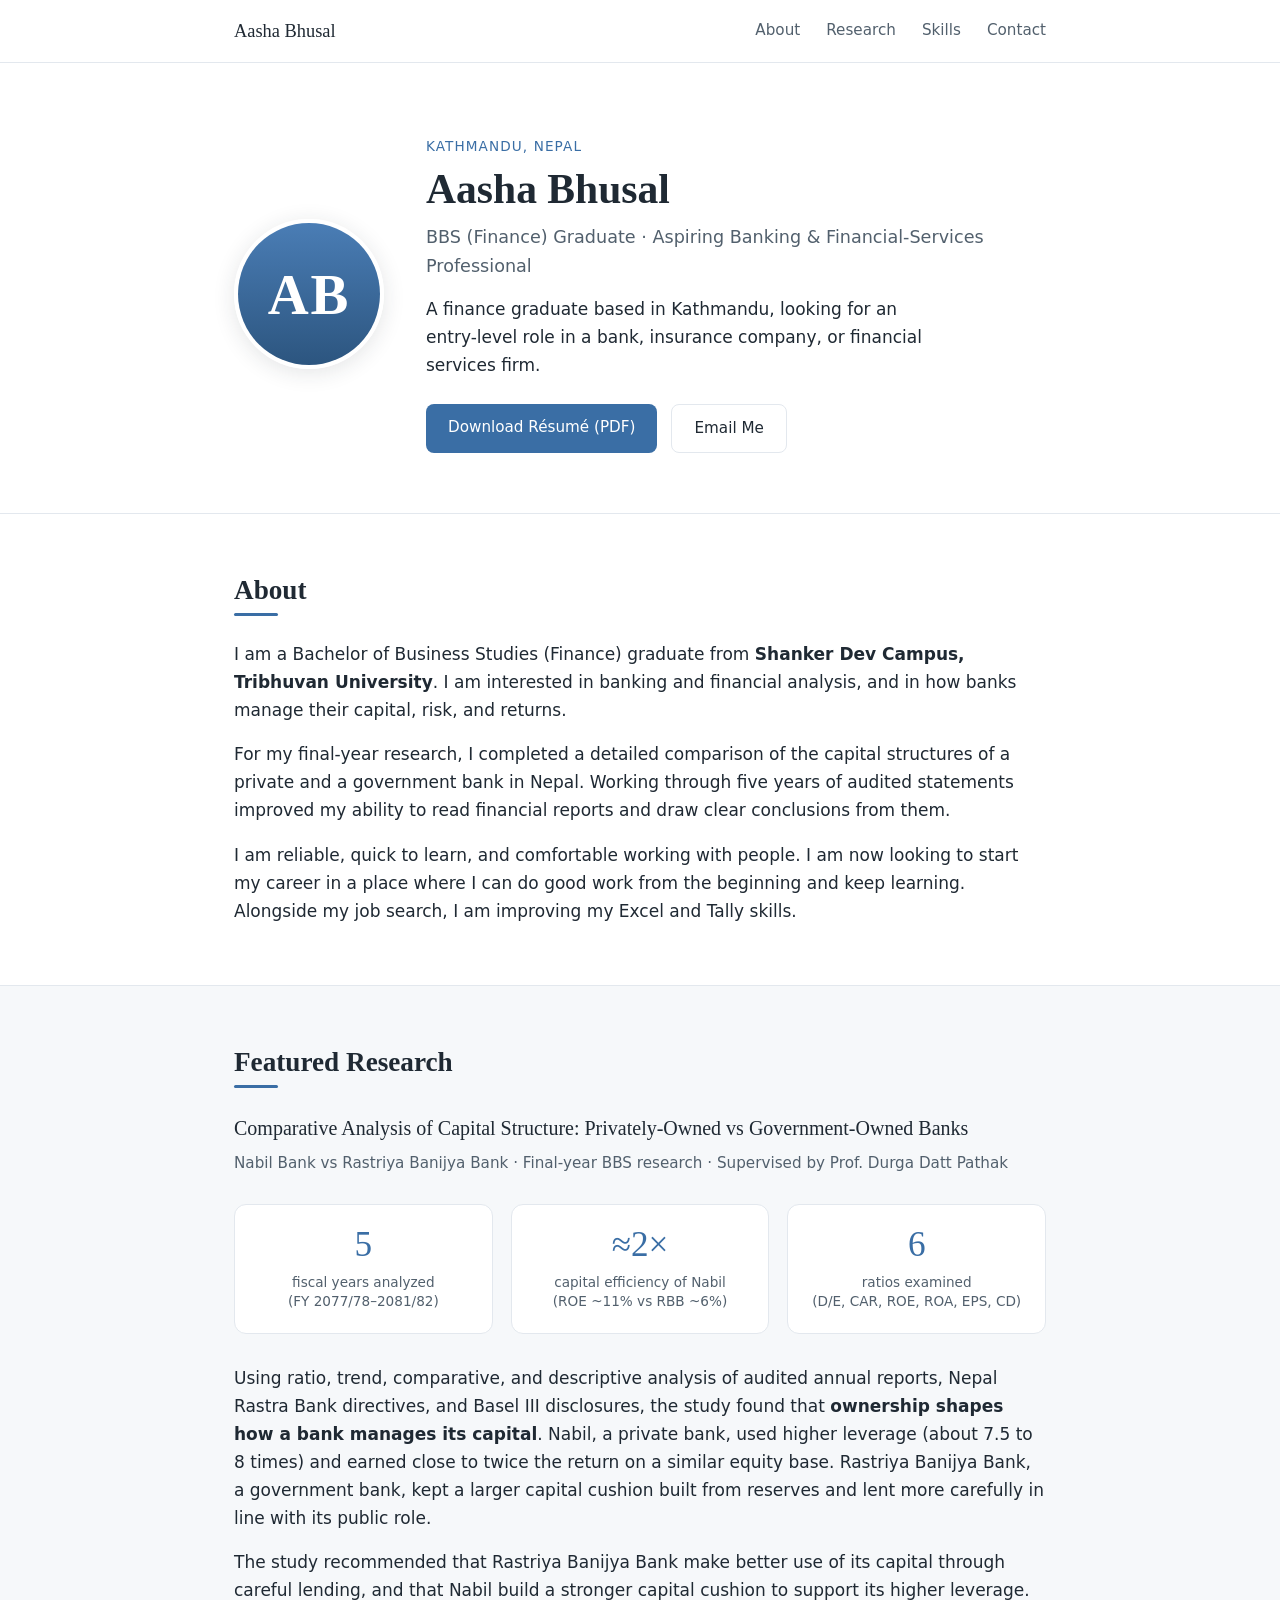
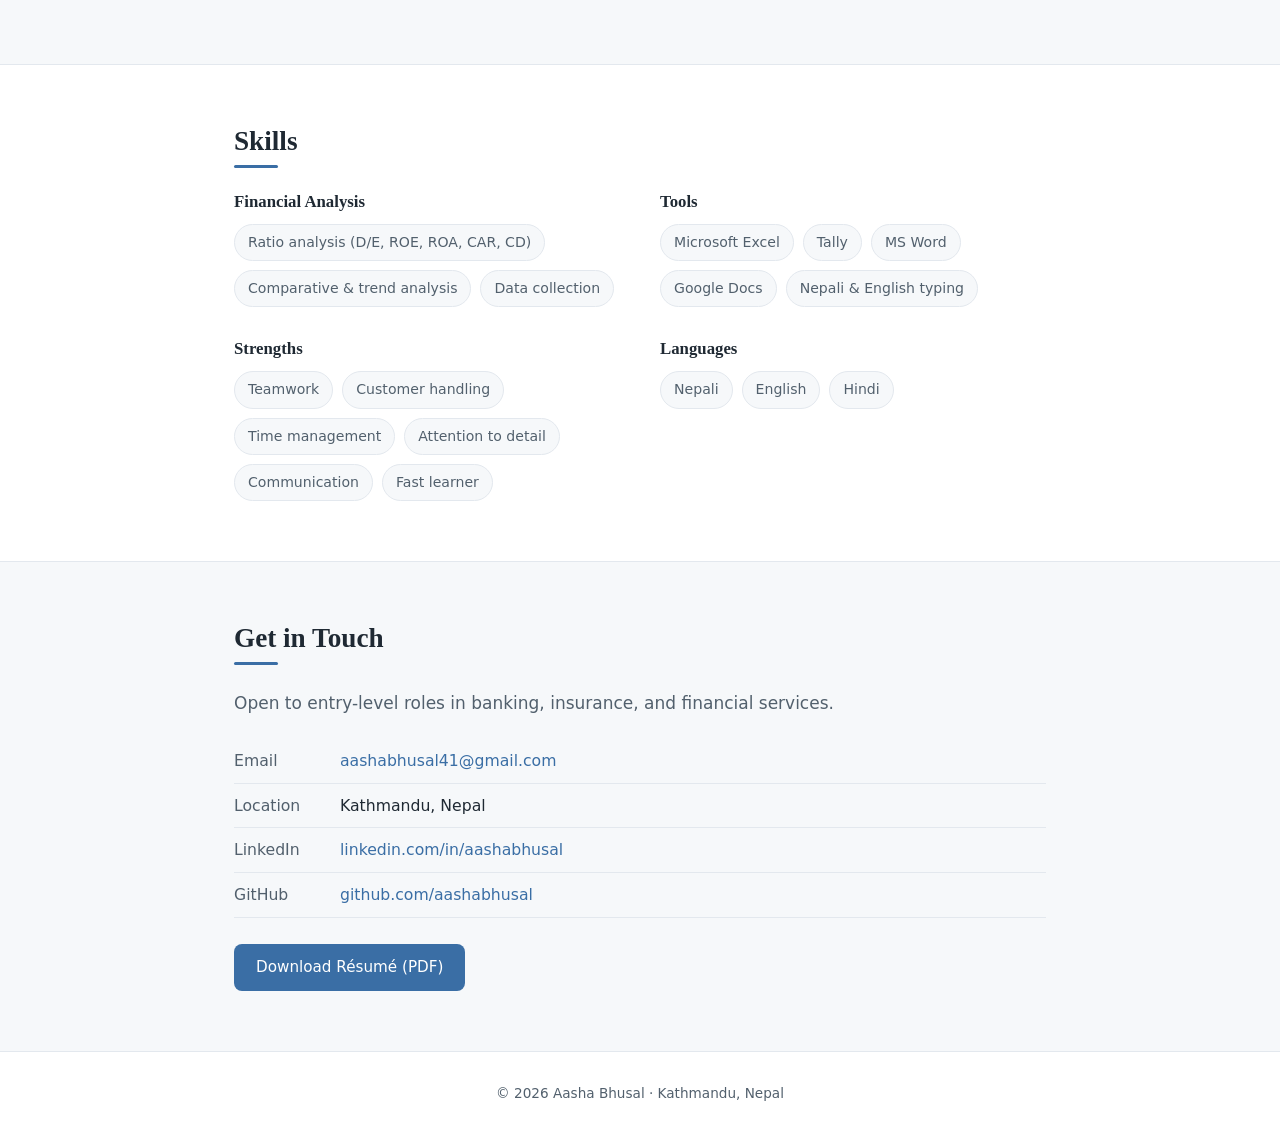
==== index.html @ f93fcacb "first" ====
<!DOCTYPE html>
<html lang="en">
<head>
  <meta charset="UTF-8">
  <meta name="viewport" content="width=device-width, initial-scale=1.0">
  <title>Aasha Bhusal | Finance Graduate</title>
  <meta name="description" content="Aasha Bhusal. BBS (Finance) graduate from Tribhuvan University. Aspiring banking and financial services professional based in Kathmandu, Nepal.">
  <link rel="stylesheet" href="style.css">
</head>
<body>

  <!-- ============ NAV ============ -->
  <header class="nav">
    <div class="container nav__inner">
      <a class="nav__brand" href="#top">Aasha Bhusal</a>
      <nav class="nav__links">
        <a href="#about">About</a>
        <a href="#research">Research</a>
        <a href="#skills">Skills</a>
        <a href="#contact">Contact</a>
      </nav>
    </div>
  </header>

  <!-- ============ HERO ============ -->
  <section id="top" class="hero">
    <div class="container hero__inner">
      <!-- Replace photo.svg with a real headshot: put photo.jpg in this folder
           and change the src below to "photo.jpg". Keep it roughly square. -->
      <img class="hero__photo" src="photo.svg" alt="Portrait of Aasha Bhusal">
      <div class="hero__text">
        <p class="hero__eyebrow">Kathmandu, Nepal</p>
        <h1 class="hero__name">Aasha Bhusal</h1>
        <p class="hero__tagline">BBS (Finance) Graduate · Aspiring Banking &amp; Financial-Services Professional</p>
        <p class="hero__intro">
          A finance graduate based in Kathmandu, looking for an entry-level role in a bank,
          insurance company, or financial services firm.
        </p>
        <div class="hero__actions">
          <a class="btn btn--primary" href="resume.pdf">Download Résumé (PDF)</a>
          <a class="btn btn--ghost" href="mailto:aashabhusal41@gmail.com">Email Me</a>
        </div>
      </div>
    </div>
  </section>

  <!-- ============ ABOUT ============ -->
  <section id="about" class="section">
    <div class="container">
      <h2 class="section__title">About</h2>
      <div class="prose">
        <p>
          I am a Bachelor of Business Studies (Finance) graduate from
          <strong>Shanker Dev Campus, Tribhuvan University</strong>. I am interested in banking and
          financial analysis, and in how banks manage their capital, risk, and returns.
        </p>
        <p>
          For my final-year research, I completed a detailed comparison of the capital structures of a
          private and a government bank in Nepal. Working through five years of audited statements
          improved my ability to read financial reports and draw clear conclusions from them.
        </p>
        <p>
          I am reliable, quick to learn, and comfortable working with people. I am now looking to start
          my career in a place where I can do good work from the beginning and keep learning. Alongside
          my job search, I am improving my Excel and Tally skills.
        </p>
      </div>
    </div>
  </section>

  <!-- ============ RESEARCH ============ -->
  <section id="research" class="section section--alt">
    <div class="container">
      <h2 class="section__title">Featured Research</h2>
      <p class="research__title">
        Comparative Analysis of Capital Structure: Privately-Owned vs Government-Owned Banks
      </p>
      <p class="research__sub">
        Nabil Bank vs Rastriya Banijya Bank · Final-year BBS research · Supervised by Prof. Durga Datt Pathak
      </p>

      <div class="stats">
        <div class="stat">
          <span class="stat__num">5</span>
          <span class="stat__label">fiscal years analyzed<br>(FY 2077/78–2081/82)</span>
        </div>
        <div class="stat">
          <span class="stat__num">≈2×</span>
          <span class="stat__label">capital efficiency of Nabil<br>(ROE ~11% vs RBB ~6%)</span>
        </div>
        <div class="stat">
          <span class="stat__num">6</span>
          <span class="stat__label">ratios examined<br>(D/E, CAR, ROE, ROA, EPS, CD)</span>
        </div>
      </div>

      <div class="prose">
        <p>
          Using ratio, trend, comparative, and descriptive analysis of audited annual reports, Nepal
          Rastra Bank directives, and Basel III disclosures, the study found that
          <strong>ownership shapes how a bank manages its capital</strong>. Nabil, a private bank, used
          higher leverage (about 7.5 to 8 times) and earned close to twice the return on a similar
          equity base. Rastriya Banijya Bank, a government bank, kept a larger capital cushion built
          from reserves and lent more carefully in line with its public role.
        </p>
        <p>
          The study recommended that Rastriya Banijya Bank make better use of its capital through
          careful lending, and that Nabil build a stronger capital cushion to support its higher
          leverage.
        </p>
      </div>
    </div>
  </section>

  <!-- ============ SKILLS ============ -->
  <section id="skills" class="section">
    <div class="container">
      <h2 class="section__title">Skills</h2>
      <div class="skills">
        <div class="skills__group">
          <h3>Financial Analysis</h3>
          <ul class="chips">
            <li>Ratio analysis (D/E, ROE, ROA, CAR, CD)</li>
            <li>Comparative &amp; trend analysis</li>
            <li>Data collection</li>
          </ul>
        </div>
        <div class="skills__group">
          <h3>Tools</h3>
          <ul class="chips">
            <li>Microsoft Excel</li>
            <li>Tally</li>
            <li>MS Word</li>
            <li>Google Docs</li>
            <li>Nepali &amp; English typing</li>
          </ul>
        </div>
        <div class="skills__group">
          <h3>Strengths</h3>
          <ul class="chips">
            <li>Teamwork</li>
            <li>Customer handling</li>
            <li>Time management</li>
            <li>Attention to detail</li>
            <li>Communication</li>
            <li>Fast learner</li>
          </ul>
        </div>
        <div class="skills__group">
          <h3>Languages</h3>
          <ul class="chips">
            <li>Nepali</li>
            <li>English</li>
            <li>Hindi</li>
          </ul>
        </div>
      </div>
    </div>
  </section>

  <!-- ============ CONTACT ============ -->
  <section id="contact" class="section section--alt">
    <div class="container contact">
      <h2 class="section__title">Get in Touch</h2>
      <p class="contact__lead">Open to entry-level roles in banking, insurance, and financial services.</p>
      <ul class="contact__list">
        <li><span>Email</span><a href="mailto:aashabhusal41@gmail.com">aashabhusal41@gmail.com</a></li>
        <li><span>Location</span><span>Kathmandu, Nepal</span></li>
        <li><span>LinkedIn</span><a href="https://linkedin.com/in/aashabhusal">linkedin.com/in/aashabhusal</a></li>
        <li><span>GitHub</span><a href="https://github.com/aashabhusal">github.com/aashabhusal</a></li>
      </ul>
      <a class="btn btn--primary" href="resume.pdf">Download Résumé (PDF)</a>
    </div>
  </section>

  <footer class="footer">
    <div class="container">
      <p>© <span id="year"></span> Aasha Bhusal · Kathmandu, Nepal</p>
    </div>
  </footer>

  <script>document.getElementById('year').textContent = new Date().getFullYear();</script>
</body>
</html>
---- style.css ----
/* Aasha Bhusal — personal site
   Palette: slate + soft blue · Type: serif headings, sans body · Light, minimal, responsive. */

:root {
  --bg:        #ffffff;
  --bg-alt:    #f6f8fa;
  --ink:       #1f2933;
  --muted:     #52606d;
  --line:      #e3e8ee;
  --accent:    #3a6ea5;
  --accent-dk: #2c557f;
  --serif: Georgia, "Times New Roman", serif;
  --sans:  system-ui, -apple-system, "Segoe UI", Roboto, Helvetica, Arial, sans-serif;
  --maxw: 860px;
}

* { box-sizing: border-box; margin: 0; padding: 0; }

html { scroll-behavior: smooth; }

body {
  font-family: var(--sans);
  color: var(--ink);
  background: var(--bg);
  line-height: 1.65;
  font-size: 17px;
  -webkit-font-smoothing: antialiased;
}

.container { width: 100%; max-width: var(--maxw); margin: 0 auto; padding: 0 24px; }

h1, h2, h3 { font-family: var(--serif); font-weight: 600; line-height: 1.2; }

a { color: var(--accent); text-decoration: none; }
a:hover { color: var(--accent-dk); text-decoration: underline; }

/* ---------- NAV ---------- */
.nav {
  position: sticky; top: 0; z-index: 10;
  background: rgba(255,255,255,0.9);
  backdrop-filter: saturate(180%) blur(8px);
  border-bottom: 1px solid var(--line);
}
.nav__inner { display: flex; align-items: center; justify-content: space-between; height: 62px; }
.nav__brand { font-family: var(--serif); font-size: 1.15rem; color: var(--ink); }
.nav__brand:hover { text-decoration: none; color: var(--accent); }
.nav__links { display: flex; gap: 26px; }
.nav__links a { color: var(--muted); font-size: 0.95rem; }
.nav__links a:hover { color: var(--accent); text-decoration: none; }

/* ---------- HERO ---------- */
.hero { padding: 72px 0 60px; border-bottom: 1px solid var(--line); }
.hero__inner { display: flex; align-items: center; gap: 42px; }
.hero__photo {
  width: 150px; height: 150px; border-radius: 50%;
  object-fit: cover; flex-shrink: 0;
  border: 4px solid var(--bg); box-shadow: 0 4px 22px rgba(31,41,51,0.12);
}
.hero__eyebrow { color: var(--accent); font-size: 0.85rem; letter-spacing: 0.08em; text-transform: uppercase; margin-bottom: 8px; }
.hero__name { font-size: 2.6rem; margin-bottom: 8px; }
.hero__tagline { font-size: 1.1rem; color: var(--muted); margin-bottom: 14px; }
.hero__intro { max-width: 46ch; color: var(--ink); margin-bottom: 24px; }
.hero__actions { display: flex; gap: 14px; flex-wrap: wrap; }

/* ---------- BUTTONS ---------- */
.btn {
  display: inline-block; padding: 11px 22px; border-radius: 8px;
  font-size: 0.95rem; font-weight: 500; transition: all 0.15s ease;
}
.btn:hover { text-decoration: none; }
.btn--primary { background: var(--accent); color: #fff; }
.btn--primary:hover { background: var(--accent-dk); color: #fff; }
.btn--ghost { border: 1px solid var(--line); color: var(--ink); }
.btn--ghost:hover { border-color: var(--accent); color: var(--accent); }

/* ---------- SECTIONS ---------- */
.section { padding: 60px 0; }
.section--alt { background: var(--bg-alt); border-top: 1px solid var(--line); border-bottom: 1px solid var(--line); }
.section__title { font-size: 1.7rem; margin-bottom: 24px; position: relative; padding-bottom: 10px; }
.section__title::after { content: ""; position: absolute; left: 0; bottom: 0; width: 44px; height: 3px; background: var(--accent); border-radius: 2px; }

.prose p { margin-bottom: 16px; color: var(--ink); }
.prose p:last-child { margin-bottom: 0; }

/* ---------- RESEARCH ---------- */
.research__title { font-family: var(--serif); font-size: 1.25rem; color: var(--ink); margin-bottom: 6px; }
.research__sub { color: var(--muted); font-size: 0.95rem; margin-bottom: 28px; }
.stats { display: flex; gap: 18px; flex-wrap: wrap; margin-bottom: 30px; }
.stat {
  flex: 1 1 180px; background: var(--bg); border: 1px solid var(--line);
  border-radius: 12px; padding: 22px 20px; text-align: center;
}
.stat__num { display: block; font-family: var(--serif); font-size: 2.2rem; color: var(--accent); line-height: 1; margin-bottom: 10px; }
.stat__label { display: block; font-size: 0.85rem; color: var(--muted); line-height: 1.4; }

/* ---------- SKILLS ---------- */
.skills { display: grid; grid-template-columns: repeat(2, 1fr); gap: 32px 40px; }
.skills__group h3 { font-size: 1.05rem; margin-bottom: 12px; color: var(--ink); }
.chips { list-style: none; display: flex; flex-wrap: wrap; gap: 9px; }
.chips li {
  background: var(--bg-alt); border: 1px solid var(--line);
  color: var(--muted); font-size: 0.88rem; padding: 6px 13px; border-radius: 20px;
}
.section--alt .chips li { background: var(--bg); }

/* ---------- CONTACT ---------- */
.contact__lead { color: var(--muted); margin-bottom: 22px; }
.contact__list { list-style: none; margin-bottom: 26px; }
.contact__list li { display: flex; gap: 16px; padding: 9px 0; border-bottom: 1px solid var(--line); font-size: 0.98rem; }
.contact__list li span:first-child { width: 90px; color: var(--muted); flex-shrink: 0; }

/* ---------- FOOTER ---------- */
.footer { padding: 30px 0; text-align: center; color: var(--muted); font-size: 0.85rem; }

/* ---------- RESPONSIVE ---------- */
@media (max-width: 620px) {
  body { font-size: 16px; }
  .nav__links { gap: 16px; }
  .nav__links a { font-size: 0.85rem; }
  .nav__brand { font-size: 1rem; }
  .hero { padding: 48px 0 40px; }
  .hero__inner { flex-direction: column; text-align: center; gap: 24px; }
  .hero__intro { margin-left: auto; margin-right: auto; }
  .hero__actions { justify-content: center; }
  .hero__name { font-size: 2.1rem; }
  .skills { grid-template-columns: 1fr; gap: 26px; }
  .chips { justify-content: flex-start; }
  .contact__list li { flex-direction: column; gap: 2px; }
  .contact__list li span:first-child { width: auto; }
}

@media (max-width: 380px) {
  .nav__links { display: none; }  /* keep tiny screens clean; brand still links home */
}
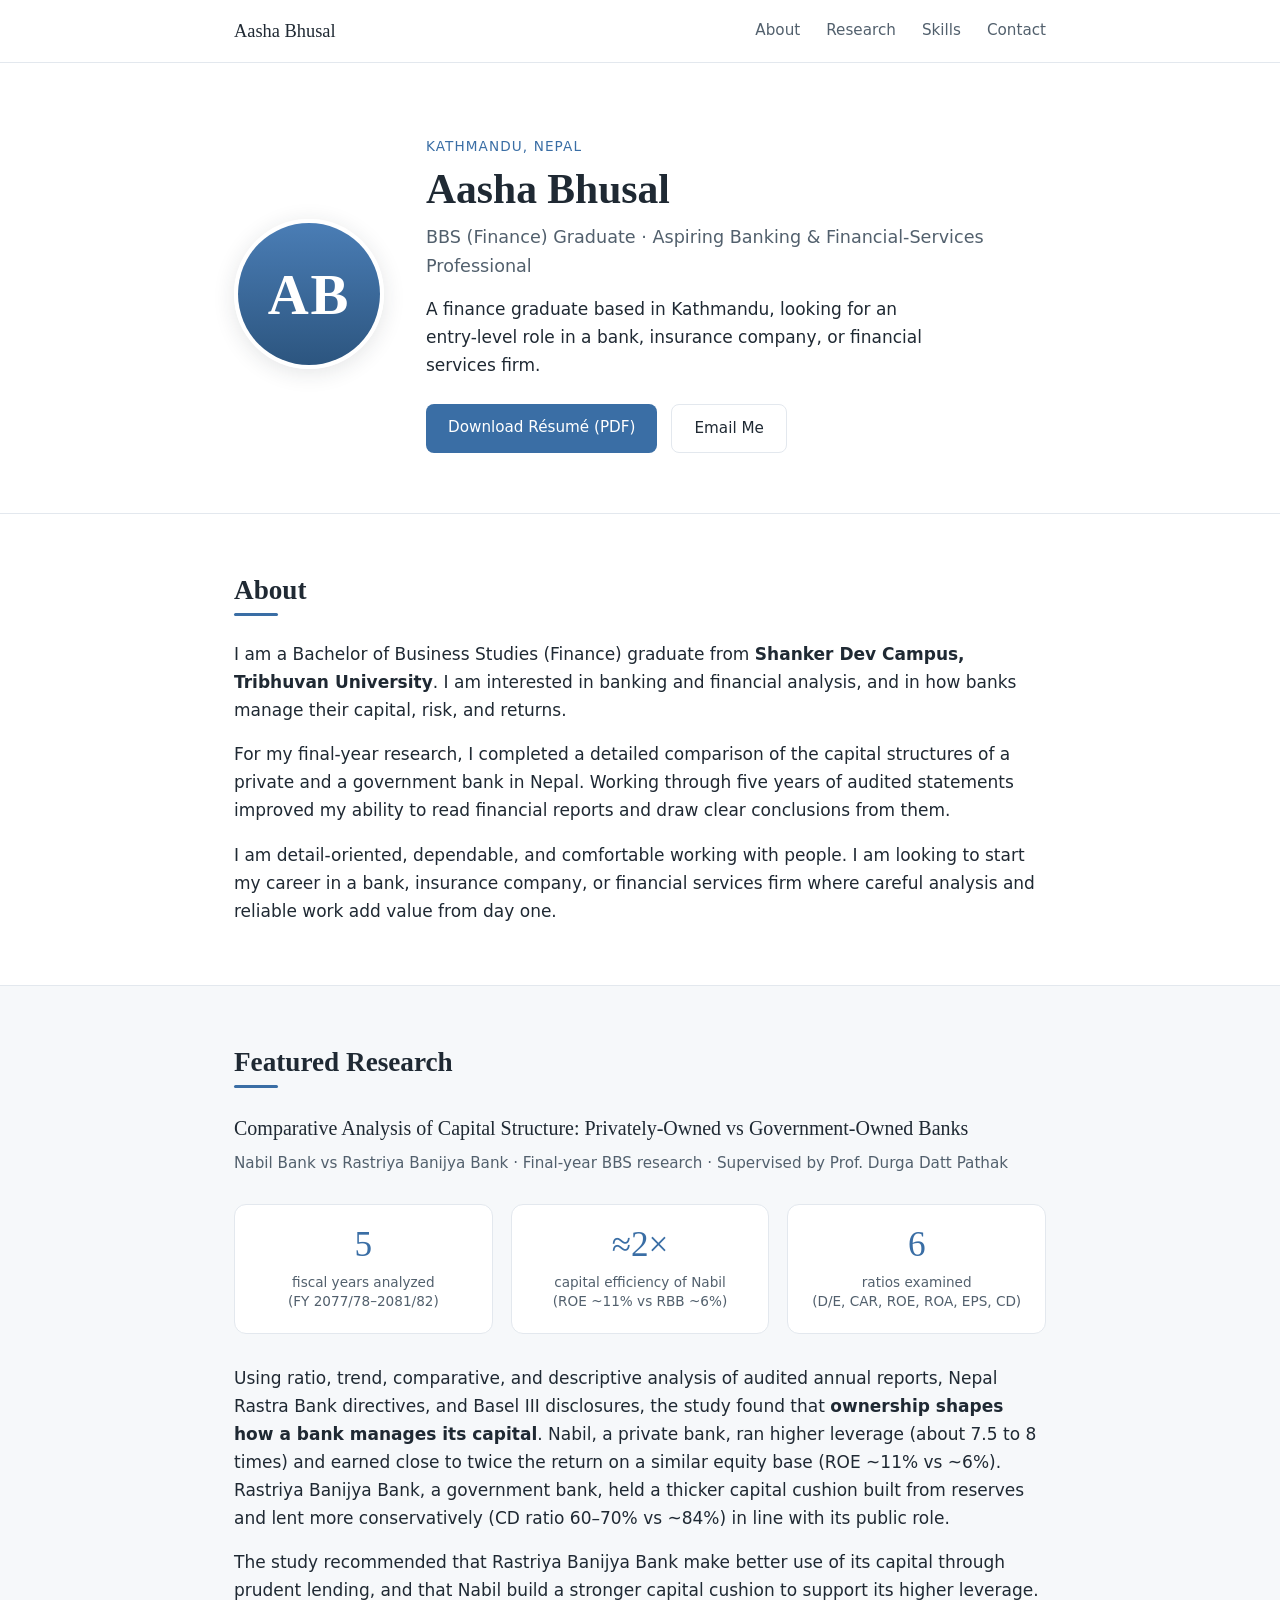
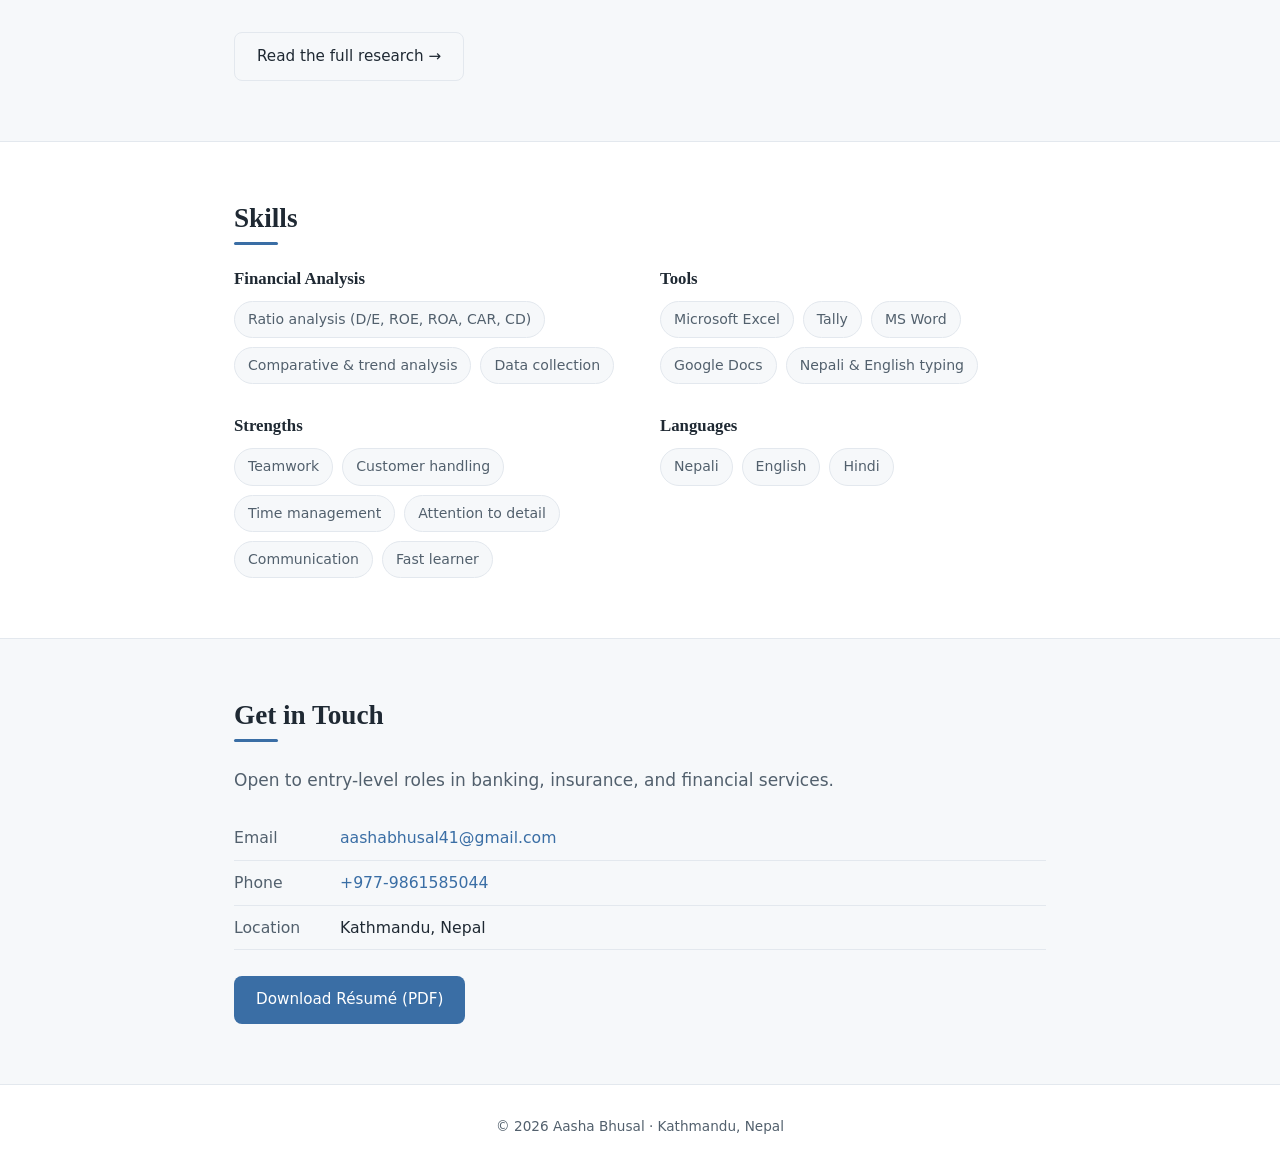
==== commit 88dc03a6: "updated research" ====
--- a/index.html
+++ b/index.html
@@ -5,6 +5,10 @@
   <meta name="viewport" content="width=device-width, initial-scale=1.0">
   <title>Aasha Bhusal | Finance Graduate</title>
   <meta name="description" content="Aasha Bhusal. BBS (Finance) graduate from Tribhuvan University. Aspiring banking and financial services professional based in Kathmandu, Nepal.">
+  <meta property="og:type" content="website">
+  <meta property="og:title" content="Aasha Bhusal | BBS (Finance) Graduate">
+  <meta property="og:description" content="Finance graduate based in Kathmandu, Nepal. Featured research: a five-year comparative study of bank capital structures (Nabil vs Rastriya Banijya Bank).">
+  <link rel="icon" href="data:image/svg+xml,<svg xmlns='http://www.w3.org/2000/svg' viewBox='0 0 100 100'><text y='.9em' font-size='90'>📊</text></svg>">
   <link rel="stylesheet" href="style.css">
 </head>
 <body>
@@ -60,9 +64,9 @@
           improved my ability to read financial reports and draw clear conclusions from them.
         </p>
         <p>
-          I am reliable, quick to learn, and comfortable working with people. I am now looking to start
-          my career in a place where I can do good work from the beginning and keep learning. Alongside
-          my job search, I am improving my Excel and Tally skills.
+          I am detail-oriented, dependable, and comfortable working with people. I am looking to start my
+          career in a bank, insurance company, or financial services firm where careful analysis and
+          reliable work add value from day one.
         </p>
       </div>
     </div>
@@ -98,17 +102,22 @@
         <p>
           Using ratio, trend, comparative, and descriptive analysis of audited annual reports, Nepal
           Rastra Bank directives, and Basel III disclosures, the study found that
-          <strong>ownership shapes how a bank manages its capital</strong>. Nabil, a private bank, used
+          <strong>ownership shapes how a bank manages its capital</strong>. Nabil, a private bank, ran
           higher leverage (about 7.5 to 8 times) and earned close to twice the return on a similar
-          equity base. Rastriya Banijya Bank, a government bank, kept a larger capital cushion built
-          from reserves and lent more carefully in line with its public role.
+          equity base (ROE ~11% vs ~6%). Rastriya Banijya Bank, a government bank, held a thicker capital
+          cushion built from reserves and lent more conservatively (CD ratio 60–70% vs ~84%) in line with
+          its public role.
         </p>
         <p>
           The study recommended that Rastriya Banijya Bank make better use of its capital through
-          careful lending, and that Nabil build a stronger capital cushion to support its higher
+          prudent lending, and that Nabil build a stronger capital cushion to support its higher
           leverage.
         </p>
       </div>
+
+      <p class="research__more">
+        <a class="btn btn--ghost" href="research.html">Read the full research →</a>
+      </p>
     </div>
   </section>
 
@@ -165,9 +174,11 @@
       <p class="contact__lead">Open to entry-level roles in banking, insurance, and financial services.</p>
       <ul class="contact__list">
         <li><span>Email</span><a href="mailto:aashabhusal41@gmail.com">aashabhusal41@gmail.com</a></li>
+        <li><span>Phone</span><a href="tel:+9779861585044">+977-9861585044</a></li>
         <li><span>Location</span><span>Kathmandu, Nepal</span></li>
-        <li><span>LinkedIn</span><a href="https://linkedin.com/in/aashabhusal">linkedin.com/in/aashabhusal</a></li>
-        <li><span>GitHub</span><a href="https://github.com/aashabhusal">github.com/aashabhusal</a></li>
+        <!-- Add LinkedIn / GitHub here once the accounts exist, e.g.:
+        <li><span>LinkedIn</span><a href="https://linkedin.com/in/USERNAME">linkedin.com/in/USERNAME</a></li>
+        -->
       </ul>
       <a class="btn btn--primary" href="resume.pdf">Download Résumé (PDF)</a>
     </div>
--- a/style.css
+++ b/style.css
@@ -93,6 +93,43 @@
 .stat__num { display: block; font-family: var(--serif); font-size: 2.2rem; color: var(--accent); line-height: 1; margin-bottom: 10px; }
 .stat__label { display: block; font-size: 0.85rem; color: var(--muted); line-height: 1.4; }
 
+.research__more { margin-top: 28px; display: flex; gap: 14px; flex-wrap: wrap; }
+
+/* ---------- RESEARCH DETAIL PAGE ---------- */
+.report { padding: 56px 0 20px; }
+.report__eyebrow { color: var(--accent); font-size: 0.85rem; letter-spacing: 0.08em; text-transform: uppercase; margin-bottom: 10px; }
+.report__title { font-family: var(--serif); font-size: 2rem; line-height: 1.25; margin-bottom: 12px; }
+.report__meta { color: var(--muted); font-size: 0.95rem; line-height: 1.7; }
+.report__meta strong { color: var(--ink); font-weight: 600; }
+
+.back-link { display: inline-block; margin-bottom: 8px; font-size: 0.9rem; }
+
+.report-section { padding: 30px 0; border-top: 1px solid var(--line); }
+.report-section:first-of-type { border-top: none; }
+.report-section h2 { font-size: 1.4rem; margin-bottom: 14px; }
+.report-section h3 { font-size: 1.05rem; margin: 18px 0 8px; color: var(--ink); }
+.report-section p { color: var(--ink); margin-bottom: 14px; }
+.report-section p:last-child { margin-bottom: 0; }
+.report-section ul { margin: 0 0 14px 20px; }
+.report-section li { margin-bottom: 7px; }
+
+/* comparison table */
+.table-wrap { overflow-x: auto; margin: 6px 0 18px; }
+.data-table { width: 100%; border-collapse: collapse; font-size: 0.92rem; min-width: 480px; }
+.data-table th, .data-table td { padding: 10px 14px; text-align: left; border-bottom: 1px solid var(--line); }
+.data-table thead th { font-family: var(--sans); font-size: 0.8rem; text-transform: uppercase; letter-spacing: 0.04em; color: var(--muted); font-weight: 600; }
+.data-table tbody th { font-weight: 600; color: var(--ink); }
+.data-table td { color: var(--muted); }
+.data-table tr:last-child td, .data-table tr:last-child th { border-bottom: none; }
+.data-table .col-nabil { color: var(--accent-dk); font-weight: 500; }
+
+/* callout */
+.callout { background: var(--bg-alt); border-left: 3px solid var(--accent); border-radius: 8px; padding: 16px 20px; margin: 4px 0 16px; }
+.callout p { margin: 0; color: var(--ink); }
+.callout strong { color: var(--accent-dk); }
+
+.limitations { color: var(--muted); font-size: 0.95rem; }
+
 /* ---------- SKILLS ---------- */
 .skills { display: grid; grid-template-columns: repeat(2, 1fr); gap: 32px 40px; }
 .skills__group h3 { font-size: 1.05rem; margin-bottom: 12px; color: var(--ink); }
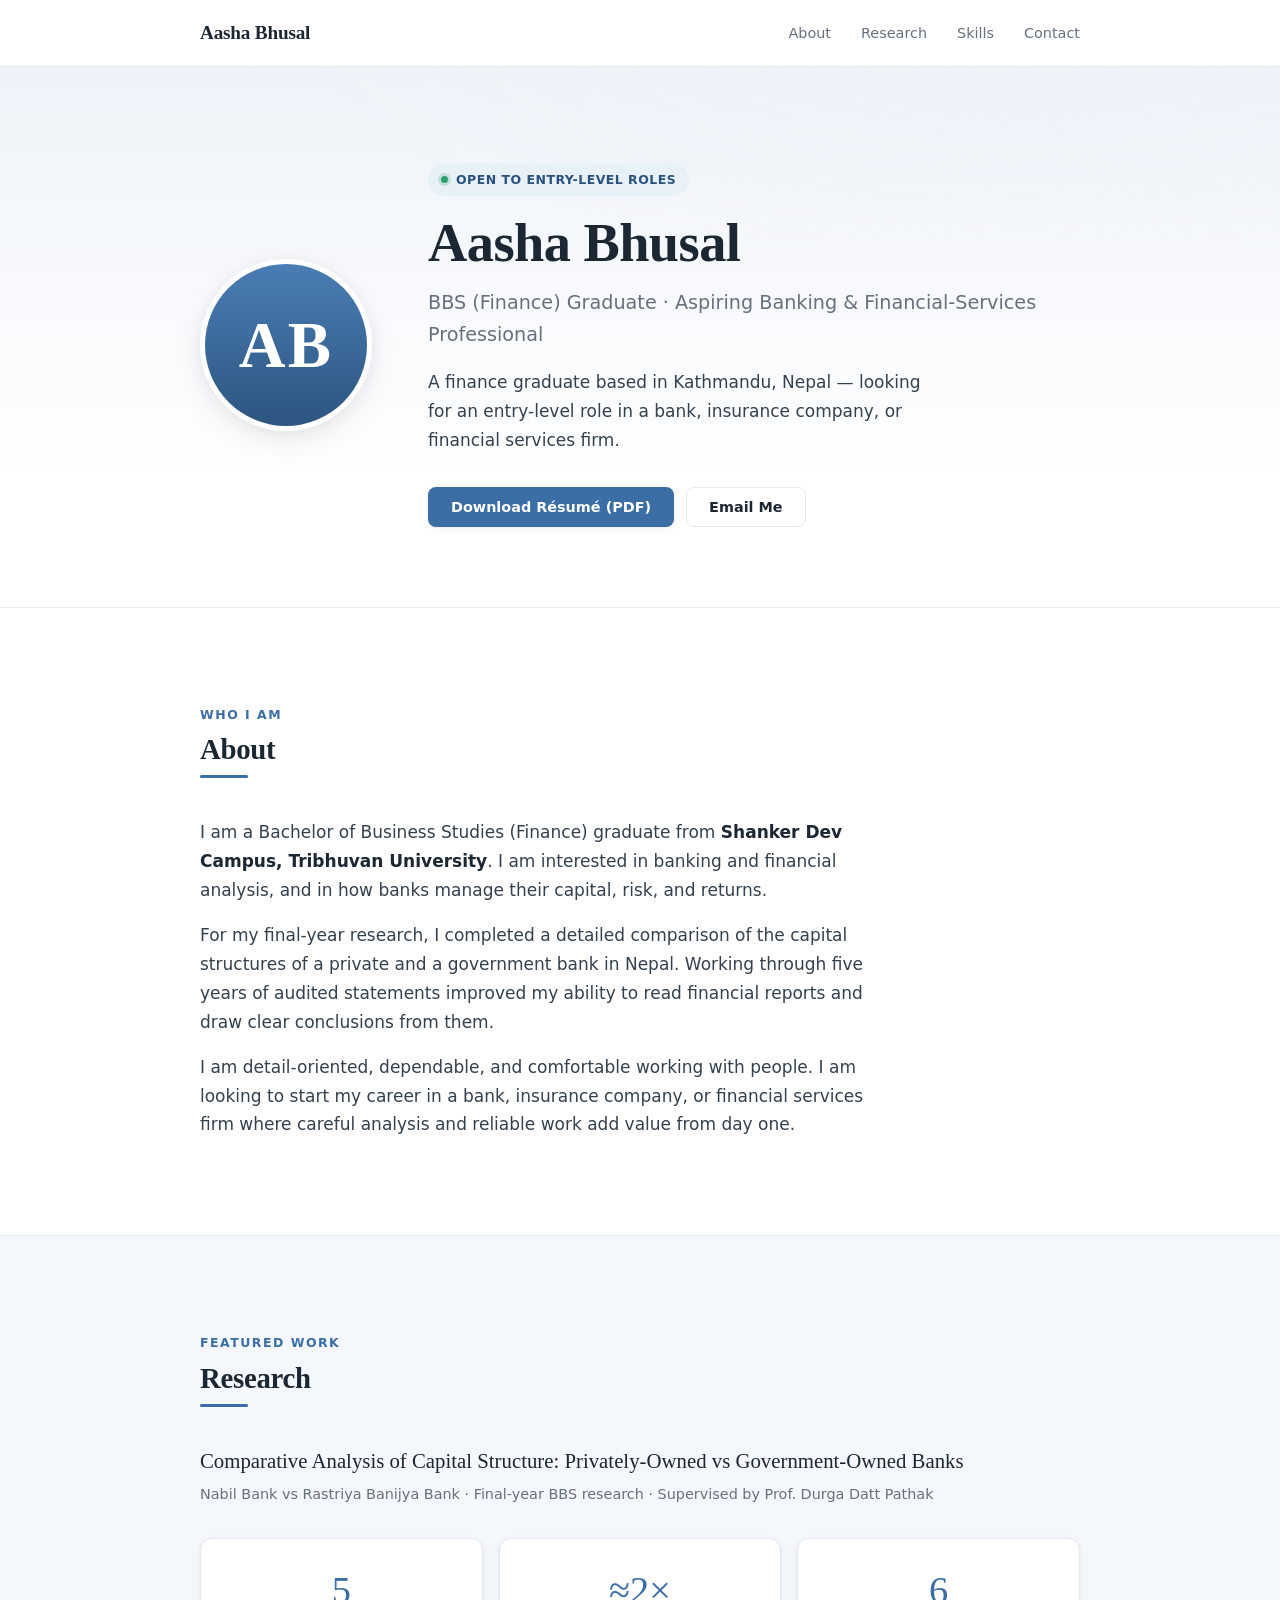
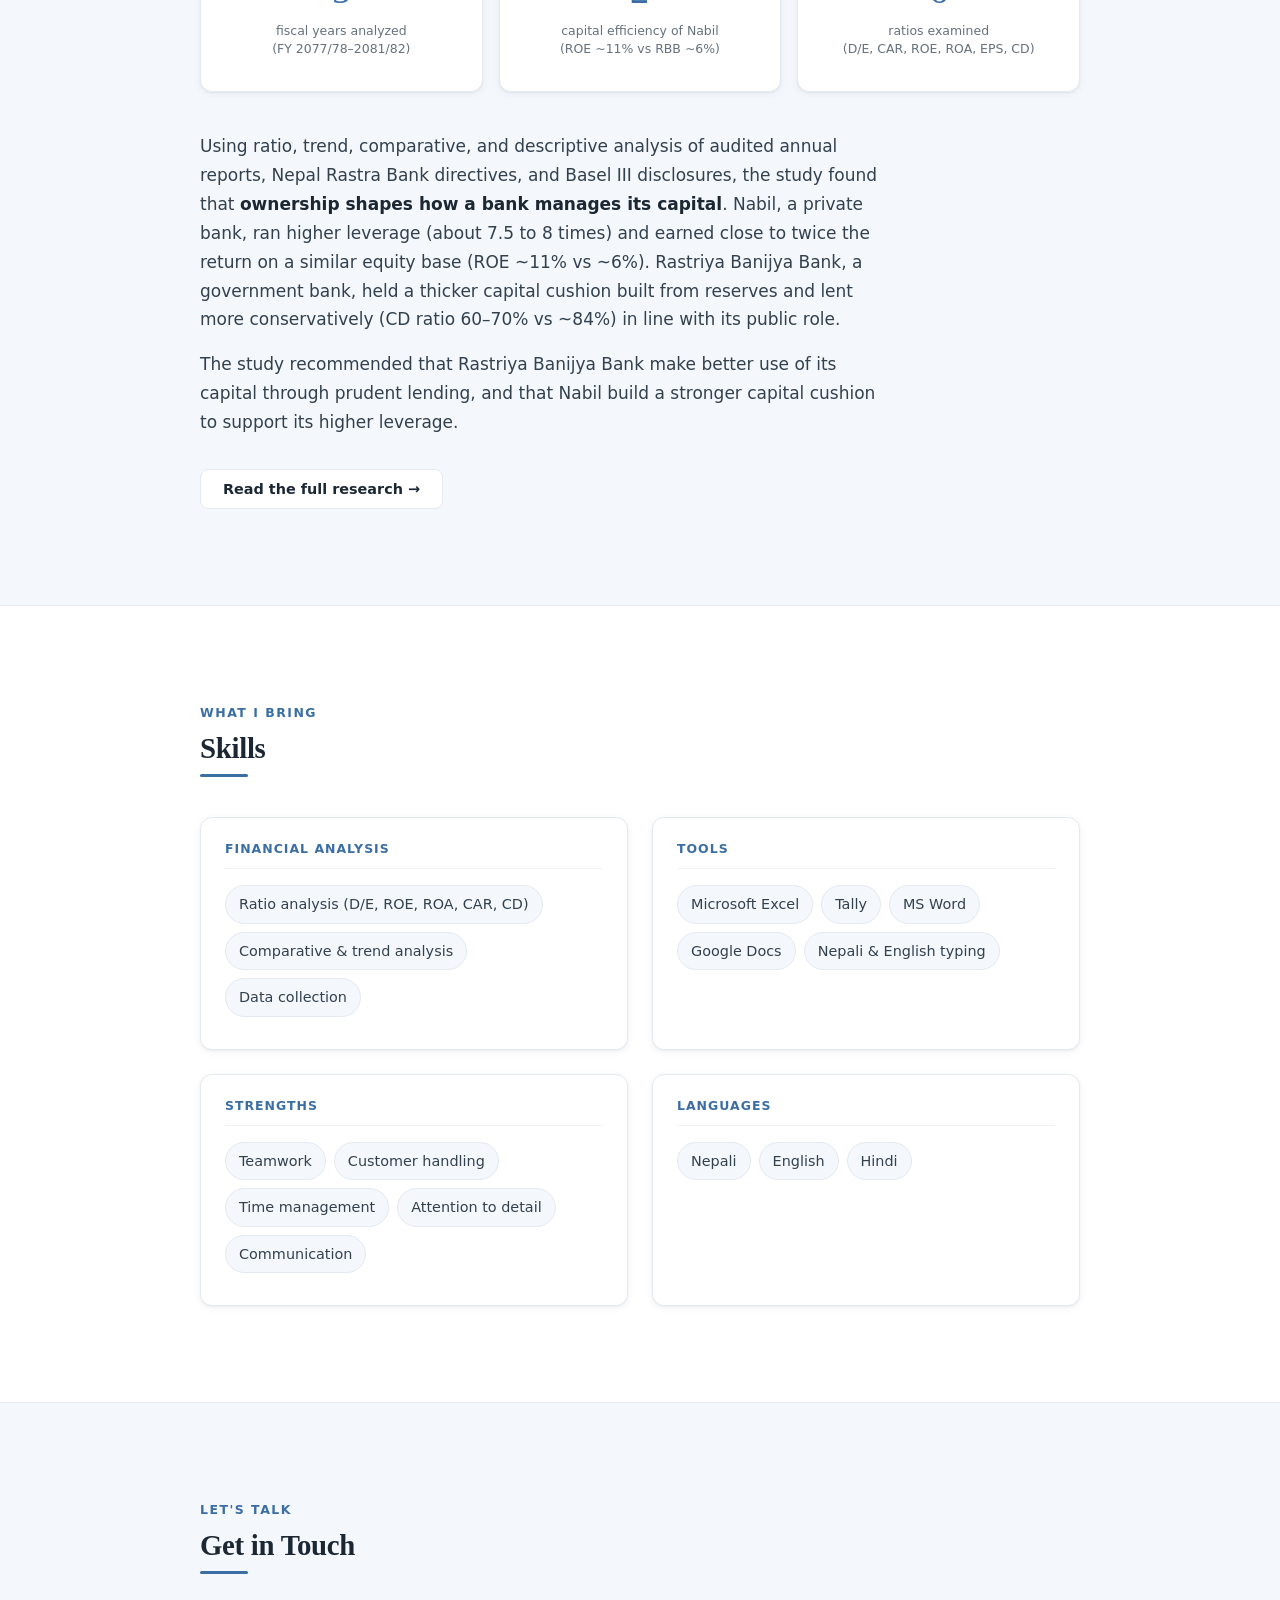
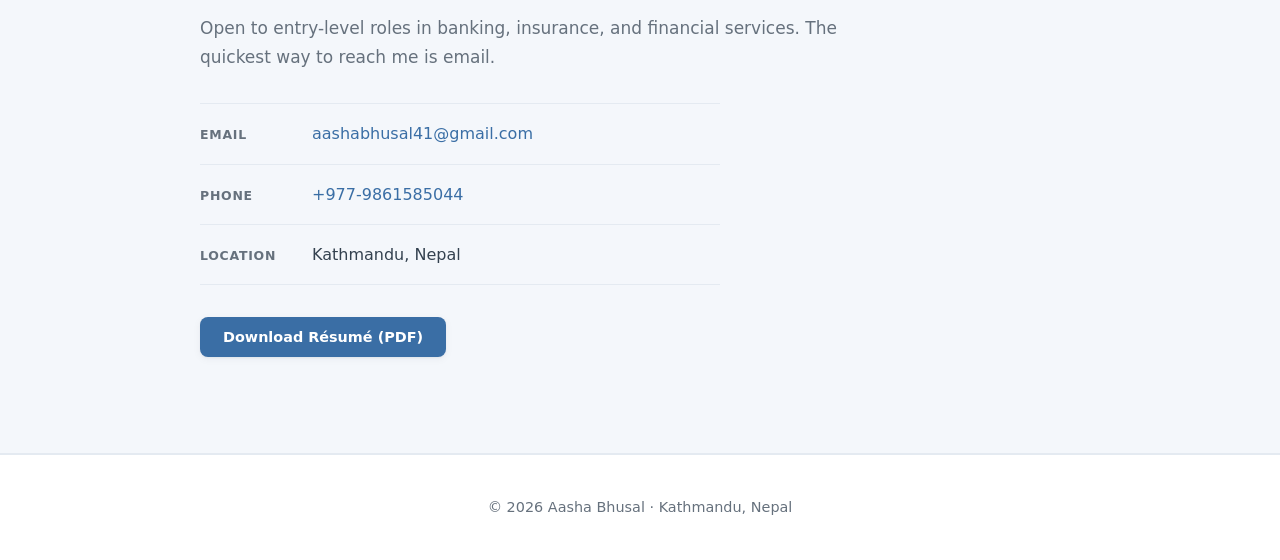
==== commit f5435b93: "updated ui" ====
--- a/index.html
+++ b/index.html
@@ -16,7 +16,7 @@
   <!-- ============ NAV ============ -->
   <header class="nav">
     <div class="container nav__inner">
-      <a class="nav__brand" href="#top">Aasha Bhusal</a>
+      <a class="nav__brand" href="#top">Aasha&nbsp;Bhusal</a>
       <nav class="nav__links">
         <a href="#about">About</a>
         <a href="#research">Research</a>
@@ -33,11 +33,11 @@
            and change the src below to "photo.jpg". Keep it roughly square. -->
       <img class="hero__photo" src="photo.svg" alt="Portrait of Aasha Bhusal">
       <div class="hero__text">
-        <p class="hero__eyebrow">Kathmandu, Nepal</p>
+        <span class="hero__badge">Open to entry-level roles</span>
         <h1 class="hero__name">Aasha Bhusal</h1>
         <p class="hero__tagline">BBS (Finance) Graduate · Aspiring Banking &amp; Financial-Services Professional</p>
         <p class="hero__intro">
-          A finance graduate based in Kathmandu, looking for an entry-level role in a bank,
+          A finance graduate based in Kathmandu, Nepal — looking for an entry-level role in a bank,
           insurance company, or financial services firm.
         </p>
         <div class="hero__actions">
@@ -51,7 +51,10 @@
   <!-- ============ ABOUT ============ -->
   <section id="about" class="section">
     <div class="container">
-      <h2 class="section__title">About</h2>
+      <header class="section__head">
+        <p class="section__kicker">Who I am</p>
+        <h2 class="section__title section__title--line">About</h2>
+      </header>
       <div class="prose">
         <p>
           I am a Bachelor of Business Studies (Finance) graduate from
@@ -75,7 +78,10 @@
   <!-- ============ RESEARCH ============ -->
   <section id="research" class="section section--alt">
     <div class="container">
-      <h2 class="section__title">Featured Research</h2>
+      <header class="section__head">
+        <p class="section__kicker">Featured work</p>
+        <h2 class="section__title section__title--line">Research</h2>
+      </header>
       <p class="research__title">
         Comparative Analysis of Capital Structure: Privately-Owned vs Government-Owned Banks
       </p>
@@ -124,7 +130,10 @@
   <!-- ============ SKILLS ============ -->
   <section id="skills" class="section">
     <div class="container">
-      <h2 class="section__title">Skills</h2>
+      <header class="section__head">
+        <p class="section__kicker">What I bring</p>
+        <h2 class="section__title section__title--line">Skills</h2>
+      </header>
       <div class="skills">
         <div class="skills__group">
           <h3>Financial Analysis</h3>
@@ -152,7 +161,6 @@
             <li>Time management</li>
             <li>Attention to detail</li>
             <li>Communication</li>
-            <li>Fast learner</li>
           </ul>
         </div>
         <div class="skills__group">
@@ -170,8 +178,11 @@
   <!-- ============ CONTACT ============ -->
   <section id="contact" class="section section--alt">
     <div class="container contact">
-      <h2 class="section__title">Get in Touch</h2>
-      <p class="contact__lead">Open to entry-level roles in banking, insurance, and financial services.</p>
+      <header class="section__head">
+        <p class="section__kicker">Let's talk</p>
+        <h2 class="section__title section__title--line">Get in Touch</h2>
+      </header>
+      <p class="contact__lead">Open to entry-level roles in banking, insurance, and financial services. The quickest way to reach me is email.</p>
       <ul class="contact__list">
         <li><span>Email</span><a href="mailto:aashabhusal41@gmail.com">aashabhusal41@gmail.com</a></li>
         <li><span>Phone</span><a href="tel:+9779861585044">+977-9861585044</a></li>
--- a/style.css
+++ b/style.css
@@ -1,171 +1,293 @@
 /* Aasha Bhusal — personal site
-   Palette: slate + soft blue · Type: serif headings, sans body · Light, minimal, responsive. */
-
+   Theme: clean · calm · trustworthy — slate ink + soft banking blue.
+   System: design tokens, a consistent spacing/type scale, generous rhythm. */
+
+/* ============================================================
+   1. TOKENS
+   ============================================================ */
 :root {
-  --bg:        #ffffff;
-  --bg-alt:    #f6f8fa;
-  --ink:       #1f2933;
-  --muted:     #52606d;
-  --line:      #e3e8ee;
-  --accent:    #3a6ea5;
-  --accent-dk: #2c557f;
-  --serif: Georgia, "Times New Roman", serif;
+  /* color */
+  --bg:          #ffffff;
+  --bg-alt:      #f4f7fb;   /* section band */
+  --bg-tint:     #eef3f9;   /* hero wash */
+  --ink:         #1b2733;   /* headings / strong text */
+  --body:        #33414f;   /* body copy */
+  --muted:       #66717d;   /* secondary text */
+  --line:        #e4eaf1;   /* hairlines */
+  --line-soft:   #eef2f7;
+  --accent:      #3a6ea5;
+  --accent-dk:   #2b527c;
+  --accent-soft: #e8f0f8;   /* tint chips / callouts */
+
+  /* type */
+  --serif: "Iowan Old Style", "Palatino Linotype", Georgia, "Times New Roman", serif;
   --sans:  system-ui, -apple-system, "Segoe UI", Roboto, Helvetica, Arial, sans-serif;
-  --maxw: 860px;
-}
-
+
+  /* fluid type scale */
+  --fs-hero:  clamp(2.4rem, 1.6rem + 3.4vw, 3.4rem);
+  --fs-h1:    clamp(1.9rem, 1.5rem + 1.6vw, 2.4rem);
+  --fs-h2:    clamp(1.45rem, 1.25rem + 0.9vw, 1.8rem);
+  --fs-h3:    1.05rem;
+  --fs-body:  1.0625rem;   /* 17px */
+  --fs-sm:    0.9rem;
+  --fs-xs:    0.78rem;
+
+  /* spacing scale (4px base) */
+  --s-1: 0.25rem;  --s-2: 0.5rem;  --s-3: 0.75rem; --s-4: 1rem;
+  --s-5: 1.5rem;   --s-6: 2rem;    --s-7: 2.5rem;  --s-8: 3.5rem;
+  --s-9: 5rem;     --s-10: 6.5rem;
+
+  /* layout */
+  --maxw:    960px;
+  --measure: 64ch;   /* readable line length for prose */
+
+  /* radius + elevation */
+  --r-sm: 8px; --r-md: 12px; --r-lg: 18px; --r-pill: 999px;
+  --shadow-sm: 0 1px 2px rgba(27,39,51,.05), 0 2px 8px rgba(27,39,51,.05);
+  --shadow-md: 0 4px 14px rgba(27,39,51,.07), 0 12px 34px rgba(27,39,51,.06);
+  --ring: 0 0 0 3px rgba(58,110,165,.28);
+}
+
+/* ============================================================
+   2. BASE
+   ============================================================ */
 * { box-sizing: border-box; margin: 0; padding: 0; }
-
-html { scroll-behavior: smooth; }
+html { scroll-behavior: smooth; -webkit-text-size-adjust: 100%; }
 
 body {
   font-family: var(--sans);
-  color: var(--ink);
+  font-size: var(--fs-body);
+  line-height: 1.7;
+  color: var(--body);
   background: var(--bg);
-  line-height: 1.65;
-  font-size: 17px;
   -webkit-font-smoothing: antialiased;
-}
-
-.container { width: 100%; max-width: var(--maxw); margin: 0 auto; padding: 0 24px; }
-
-h1, h2, h3 { font-family: var(--serif); font-weight: 600; line-height: 1.2; }
-
-a { color: var(--accent); text-decoration: none; }
-a:hover { color: var(--accent-dk); text-decoration: underline; }
-
-/* ---------- NAV ---------- */
+  text-rendering: optimizeLegibility;
+}
+
+h1, h2, h3 { font-family: var(--serif); font-weight: 600; line-height: 1.15; color: var(--ink); letter-spacing: -0.01em; }
+
+a { color: var(--accent); text-decoration: none; transition: color .15s ease; }
+a:hover { color: var(--accent-dk); }
+:focus-visible { outline: none; box-shadow: var(--ring); border-radius: 6px; }
+img { max-width: 100%; display: block; }
+strong { color: var(--ink); font-weight: 600; }
+
+.container { width: 100%; max-width: var(--maxw); margin-inline: auto; padding-inline: clamp(20px, 5vw, 40px); }
+
+/* shared prose block — capped measure for readability */
+.prose { max-width: var(--measure); }
+.prose p { margin-bottom: var(--s-4); color: var(--body); }
+.prose p:last-child { margin-bottom: 0; }
+
+/* ============================================================
+   3. NAV
+   ============================================================ */
 .nav {
-  position: sticky; top: 0; z-index: 10;
-  background: rgba(255,255,255,0.9);
-  backdrop-filter: saturate(180%) blur(8px);
+  position: sticky; top: 0; z-index: 20;
+  background: rgba(255,255,255,.82);
+  backdrop-filter: saturate(180%) blur(10px);
+  -webkit-backdrop-filter: saturate(180%) blur(10px);
   border-bottom: 1px solid var(--line);
 }
-.nav__inner { display: flex; align-items: center; justify-content: space-between; height: 62px; }
-.nav__brand { font-family: var(--serif); font-size: 1.15rem; color: var(--ink); }
-.nav__brand:hover { text-decoration: none; color: var(--accent); }
-.nav__links { display: flex; gap: 26px; }
-.nav__links a { color: var(--muted); font-size: 0.95rem; }
-.nav__links a:hover { color: var(--accent); text-decoration: none; }
-
-/* ---------- HERO ---------- */
-.hero { padding: 72px 0 60px; border-bottom: 1px solid var(--line); }
-.hero__inner { display: flex; align-items: center; gap: 42px; }
+.nav__inner { display: flex; align-items: center; justify-content: space-between; height: 66px; }
+.nav__brand { font-family: var(--serif); font-size: 1.2rem; font-weight: 600; color: var(--ink); letter-spacing: -0.01em; }
+.nav__brand:hover { color: var(--accent); }
+.nav__links { display: flex; gap: clamp(16px, 3vw, 30px); }
+.nav__links a { color: var(--muted); font-size: var(--fs-sm); font-weight: 500; position: relative; padding: 4px 0; }
+.nav__links a::after {
+  content: ""; position: absolute; left: 0; right: 0; bottom: -2px; height: 2px;
+  background: var(--accent); border-radius: 2px; transform: scaleX(0); transform-origin: left;
+  transition: transform .2s ease;
+}
+.nav__links a:hover { color: var(--accent); }
+.nav__links a:hover::after { transform: scaleX(1); }
+
+/* ============================================================
+   4. HERO
+   ============================================================ */
+.hero {
+  padding: clamp(3.5rem, 2rem + 6vw, 6rem) 0 clamp(3rem, 2rem + 4vw, 5rem);
+  background:
+    radial-gradient(1200px 400px at 80% -8%, var(--bg-tint), transparent 60%),
+    linear-gradient(180deg, var(--bg-tint) 0%, var(--bg) 78%);
+  border-bottom: 1px solid var(--line);
+}
+.hero__inner { display: flex; align-items: center; gap: clamp(28px, 5vw, 56px); }
 .hero__photo {
-  width: 150px; height: 150px; border-radius: 50%;
+  width: clamp(132px, 20vw, 172px); aspect-ratio: 1; border-radius: 50%;
   object-fit: cover; flex-shrink: 0;
-  border: 4px solid var(--bg); box-shadow: 0 4px 22px rgba(31,41,51,0.12);
-}
-.hero__eyebrow { color: var(--accent); font-size: 0.85rem; letter-spacing: 0.08em; text-transform: uppercase; margin-bottom: 8px; }
-.hero__name { font-size: 2.6rem; margin-bottom: 8px; }
-.hero__tagline { font-size: 1.1rem; color: var(--muted); margin-bottom: 14px; }
-.hero__intro { max-width: 46ch; color: var(--ink); margin-bottom: 24px; }
-.hero__actions { display: flex; gap: 14px; flex-wrap: wrap; }
-
-/* ---------- BUTTONS ---------- */
+  border: 5px solid #fff; box-shadow: var(--shadow-md);
+}
+.hero__badge {
+  display: inline-flex; align-items: center; gap: 8px;
+  font-size: var(--fs-xs); font-weight: 600; letter-spacing: .04em; text-transform: uppercase;
+  color: var(--accent-dk); background: var(--accent-soft);
+  padding: 6px 13px; border-radius: var(--r-pill); margin-bottom: var(--s-4);
+}
+.hero__badge::before { content: ""; width: 7px; height: 7px; border-radius: 50%; background: #2f9e6f; box-shadow: 0 0 0 3px rgba(47,158,111,.2); }
+.hero__name { font-size: var(--fs-hero); margin-bottom: var(--s-3); }
+.hero__tagline { font-size: clamp(1.05rem, 1rem + .4vw, 1.2rem); color: var(--muted); margin-bottom: var(--s-4); font-weight: 500; }
+.hero__intro { max-width: 48ch; color: var(--body); margin-bottom: var(--s-6); }
+.hero__actions { display: flex; gap: var(--s-3); flex-wrap: wrap; }
+
+/* ============================================================
+   5. BUTTONS
+   ============================================================ */
 .btn {
-  display: inline-block; padding: 11px 22px; border-radius: 8px;
-  font-size: 0.95rem; font-weight: 500; transition: all 0.15s ease;
-}
-.btn:hover { text-decoration: none; }
-.btn--primary { background: var(--accent); color: #fff; }
-.btn--primary:hover { background: var(--accent-dk); color: #fff; }
-.btn--ghost { border: 1px solid var(--line); color: var(--ink); }
+  display: inline-flex; align-items: center; gap: 8px;
+  padding: 12px 22px; border-radius: var(--r-sm);
+  font-size: var(--fs-sm); font-weight: 600; line-height: 1;
+  border: 1px solid transparent; cursor: pointer;
+  transition: transform .12s ease, background .15s ease, box-shadow .15s ease, border-color .15s ease;
+}
+.btn:hover { transform: translateY(-1px); }
+.btn:active { transform: translateY(0); }
+.btn--primary { background: var(--accent); color: #fff; box-shadow: var(--shadow-sm); }
+.btn--primary:hover { background: var(--accent-dk); color: #fff; box-shadow: var(--shadow-md); }
+.btn--ghost { border-color: var(--line); color: var(--ink); background: #fff; }
 .btn--ghost:hover { border-color: var(--accent); color: var(--accent); }
 
-/* ---------- SECTIONS ---------- */
-.section { padding: 60px 0; }
+/* ============================================================
+   6. SECTIONS
+   ============================================================ */
+.section { padding: clamp(3.5rem, 2rem + 5vw, 6rem) 0; }
 .section--alt { background: var(--bg-alt); border-top: 1px solid var(--line); border-bottom: 1px solid var(--line); }
-.section__title { font-size: 1.7rem; margin-bottom: 24px; position: relative; padding-bottom: 10px; }
-.section__title::after { content: ""; position: absolute; left: 0; bottom: 0; width: 44px; height: 3px; background: var(--accent); border-radius: 2px; }
-
-.prose p { margin-bottom: 16px; color: var(--ink); }
-.prose p:last-child { margin-bottom: 0; }
-
-/* ---------- RESEARCH ---------- */
-.research__title { font-family: var(--serif); font-size: 1.25rem; color: var(--ink); margin-bottom: 6px; }
-.research__sub { color: var(--muted); font-size: 0.95rem; margin-bottom: 28px; }
-.stats { display: flex; gap: 18px; flex-wrap: wrap; margin-bottom: 30px; }
+
+.section__head { margin-bottom: var(--s-7); }
+.section__kicker {
+  font-size: var(--fs-xs); font-weight: 700; letter-spacing: .12em; text-transform: uppercase;
+  color: var(--accent); margin-bottom: var(--s-2);
+}
+.section__title { font-size: var(--fs-h2); }
+.section__title--line { position: relative; padding-bottom: var(--s-3); }
+.section__title--line::after {
+  content: ""; position: absolute; left: 0; bottom: 0; width: 48px; height: 3px;
+  background: var(--accent); border-radius: 2px;
+}
+
+/* ============================================================
+   7. RESEARCH (home teaser)
+   ============================================================ */
+.research__title { font-family: var(--serif); font-size: 1.3rem; color: var(--ink); margin-bottom: var(--s-2); line-height: 1.3; }
+.research__sub { color: var(--muted); font-size: var(--fs-sm); margin-bottom: var(--s-6); }
+
+.stats { display: grid; grid-template-columns: repeat(3, 1fr); gap: var(--s-4); margin-bottom: var(--s-7); }
 .stat {
-  flex: 1 1 180px; background: var(--bg); border: 1px solid var(--line);
-  border-radius: 12px; padding: 22px 20px; text-align: center;
-}
-.stat__num { display: block; font-family: var(--serif); font-size: 2.2rem; color: var(--accent); line-height: 1; margin-bottom: 10px; }
-.stat__label { display: block; font-size: 0.85rem; color: var(--muted); line-height: 1.4; }
-
-.research__more { margin-top: 28px; display: flex; gap: 14px; flex-wrap: wrap; }
-
-/* ---------- RESEARCH DETAIL PAGE ---------- */
-.report { padding: 56px 0 20px; }
-.report__eyebrow { color: var(--accent); font-size: 0.85rem; letter-spacing: 0.08em; text-transform: uppercase; margin-bottom: 10px; }
-.report__title { font-family: var(--serif); font-size: 2rem; line-height: 1.25; margin-bottom: 12px; }
-.report__meta { color: var(--muted); font-size: 0.95rem; line-height: 1.7; }
+  background: #fff; border: 1px solid var(--line); border-radius: var(--r-md);
+  padding: var(--s-6) var(--s-5); text-align: center;
+  box-shadow: var(--shadow-sm); transition: transform .15s ease, box-shadow .15s ease;
+}
+.stat:hover { transform: translateY(-3px); box-shadow: var(--shadow-md); }
+.stat__num { display: block; font-family: var(--serif); font-size: 2.4rem; color: var(--accent); line-height: 1; margin-bottom: var(--s-3); }
+.stat__label { display: block; font-size: var(--fs-xs); color: var(--muted); line-height: 1.5; }
+
+.research__more { margin-top: var(--s-6); display: flex; gap: var(--s-3); flex-wrap: wrap; }
+
+/* ============================================================
+   8. SKILLS
+   ============================================================ */
+.skills { display: grid; grid-template-columns: repeat(2, 1fr); gap: var(--s-5); }
+.skills__group {
+  background: #fff; border: 1px solid var(--line); border-radius: var(--r-md);
+  padding: var(--s-5) var(--s-5) var(--s-6); box-shadow: var(--shadow-sm);
+}
+.section--alt .skills__group { background: var(--bg); }
+.skills__group h3 {
+  font-family: var(--sans); font-size: var(--fs-xs); font-weight: 700;
+  letter-spacing: .08em; text-transform: uppercase; color: var(--accent);
+  margin-bottom: var(--s-4); padding-bottom: var(--s-3); border-bottom: 1px solid var(--line-soft);
+}
+.chips { list-style: none; display: flex; flex-wrap: wrap; gap: var(--s-2); }
+.chips li {
+  background: var(--bg-alt); border: 1px solid var(--line);
+  color: var(--body); font-size: var(--fs-sm); padding: 6px 13px; border-radius: var(--r-pill);
+}
+.skills__group:hover .chips li { border-color: var(--line); }
+
+/* ============================================================
+   9. CONTACT
+   ============================================================ */
+.contact__lead { color: var(--muted); margin-bottom: var(--s-6); max-width: var(--measure); }
+.contact__list { list-style: none; margin-bottom: var(--s-6); max-width: 520px; }
+.contact__list li {
+  display: flex; gap: var(--s-4); align-items: baseline;
+  padding: var(--s-4) 0; border-bottom: 1px solid var(--line); font-size: 1rem;
+}
+.contact__list li:first-child { border-top: 1px solid var(--line); }
+.contact__list li span:first-child {
+  width: 96px; flex-shrink: 0; color: var(--muted);
+  font-size: var(--fs-xs); font-weight: 700; letter-spacing: .06em; text-transform: uppercase;
+}
+
+/* ============================================================
+   10. FOOTER
+   ============================================================ */
+.footer { padding: var(--s-7) 0; text-align: center; color: var(--muted); font-size: var(--fs-sm); border-top: 1px solid var(--line); }
+
+/* ============================================================
+   11. RESEARCH DETAIL PAGE
+   ============================================================ */
+.report {
+  padding: clamp(2.5rem, 1.5rem + 4vw, 4rem) 0 var(--s-6);
+  background: linear-gradient(180deg, var(--bg-tint), var(--bg) 90%);
+  border-bottom: 1px solid var(--line);
+}
+.back-link { display: inline-flex; align-items: center; gap: 6px; margin-bottom: var(--s-4); font-size: var(--fs-sm); font-weight: 500; color: var(--muted); }
+.back-link:hover { color: var(--accent); }
+.report__eyebrow { font-size: var(--fs-xs); font-weight: 700; letter-spacing: .12em; text-transform: uppercase; color: var(--accent); margin-bottom: var(--s-3); }
+.report__title { font-size: var(--fs-h1); line-height: 1.25; margin-bottom: var(--s-4); max-width: 30ch; }
+.report__meta { color: var(--muted); font-size: var(--fs-sm); line-height: 1.9; }
 .report__meta strong { color: var(--ink); font-weight: 600; }
 
-.back-link { display: inline-block; margin-bottom: 8px; font-size: 0.9rem; }
-
-.report-section { padding: 30px 0; border-top: 1px solid var(--line); }
+.report-section { padding: var(--s-8) 0; border-top: 1px solid var(--line); max-width: 720px; }
 .report-section:first-of-type { border-top: none; }
-.report-section h2 { font-size: 1.4rem; margin-bottom: 14px; }
-.report-section h3 { font-size: 1.05rem; margin: 18px 0 8px; color: var(--ink); }
-.report-section p { color: var(--ink); margin-bottom: 14px; }
+.report-section h2 { font-size: var(--fs-h2); margin-bottom: var(--s-4); }
+.report-section h3 { font-size: var(--fs-h3); margin: var(--s-6) 0 var(--s-3); color: var(--ink); }
+.report-section p { color: var(--body); margin-bottom: var(--s-4); }
 .report-section p:last-child { margin-bottom: 0; }
-.report-section ul { margin: 0 0 14px 20px; }
-.report-section li { margin-bottom: 7px; }
+.report-section ul { margin: 0 0 var(--s-4) var(--s-5); }
+.report-section li { margin-bottom: var(--s-2); }
 
 /* comparison table */
-.table-wrap { overflow-x: auto; margin: 6px 0 18px; }
-.data-table { width: 100%; border-collapse: collapse; font-size: 0.92rem; min-width: 480px; }
-.data-table th, .data-table td { padding: 10px 14px; text-align: left; border-bottom: 1px solid var(--line); }
-.data-table thead th { font-family: var(--sans); font-size: 0.8rem; text-transform: uppercase; letter-spacing: 0.04em; color: var(--muted); font-weight: 600; }
+.table-wrap { overflow-x: auto; margin: var(--s-2) 0 var(--s-5); border: 1px solid var(--line); border-radius: var(--r-md); box-shadow: var(--shadow-sm); }
+.data-table { width: 100%; border-collapse: collapse; font-size: var(--fs-sm); min-width: 520px; }
+.data-table th, .data-table td { padding: 13px 18px; text-align: left; border-bottom: 1px solid var(--line-soft); }
+.data-table thead th { font-family: var(--sans); font-size: var(--fs-xs); text-transform: uppercase; letter-spacing: .05em; color: var(--muted); font-weight: 700; background: var(--bg-alt); }
 .data-table tbody th { font-weight: 600; color: var(--ink); }
 .data-table td { color: var(--muted); }
+.data-table tbody tr:hover td, .data-table tbody tr:hover th { background: var(--bg-tint); }
 .data-table tr:last-child td, .data-table tr:last-child th { border-bottom: none; }
-.data-table .col-nabil { color: var(--accent-dk); font-weight: 500; }
+.data-table .col-nabil { color: var(--accent-dk); font-weight: 600; }
 
 /* callout */
-.callout { background: var(--bg-alt); border-left: 3px solid var(--accent); border-radius: 8px; padding: 16px 20px; margin: 4px 0 16px; }
+.callout { background: var(--accent-soft); border-left: 4px solid var(--accent); border-radius: 0 var(--r-md) var(--r-md) 0; padding: var(--s-5) var(--s-6); margin: var(--s-2) 0 var(--s-5); }
 .callout p { margin: 0; color: var(--ink); }
 .callout strong { color: var(--accent-dk); }
-
-.limitations { color: var(--muted); font-size: 0.95rem; }
-
-/* ---------- SKILLS ---------- */
-.skills { display: grid; grid-template-columns: repeat(2, 1fr); gap: 32px 40px; }
-.skills__group h3 { font-size: 1.05rem; margin-bottom: 12px; color: var(--ink); }
-.chips { list-style: none; display: flex; flex-wrap: wrap; gap: 9px; }
-.chips li {
-  background: var(--bg-alt); border: 1px solid var(--line);
-  color: var(--muted); font-size: 0.88rem; padding: 6px 13px; border-radius: 20px;
-}
-.section--alt .chips li { background: var(--bg); }
-
-/* ---------- CONTACT ---------- */
-.contact__lead { color: var(--muted); margin-bottom: 22px; }
-.contact__list { list-style: none; margin-bottom: 26px; }
-.contact__list li { display: flex; gap: 16px; padding: 9px 0; border-bottom: 1px solid var(--line); font-size: 0.98rem; }
-.contact__list li span:first-child { width: 90px; color: var(--muted); flex-shrink: 0; }
-
-/* ---------- FOOTER ---------- */
-.footer { padding: 30px 0; text-align: center; color: var(--muted); font-size: 0.85rem; }
-
-/* ---------- RESPONSIVE ---------- */
+.limitations { color: var(--muted); font-size: var(--fs-sm); }
+
+/* ============================================================
+   12. RESPONSIVE
+   ============================================================ */
+@media (max-width: 760px) {
+  .stats { grid-template-columns: 1fr; }
+  .skills { grid-template-columns: 1fr; }
+}
 @media (max-width: 620px) {
-  body { font-size: 16px; }
-  .nav__links { gap: 16px; }
-  .nav__links a { font-size: 0.85rem; }
-  .nav__brand { font-size: 1rem; }
-  .hero { padding: 48px 0 40px; }
-  .hero__inner { flex-direction: column; text-align: center; gap: 24px; }
-  .hero__intro { margin-left: auto; margin-right: auto; }
+  .hero__inner { flex-direction: column; text-align: center; gap: var(--s-6); }
+  .hero__badge { margin-inline: auto; }
+  .hero__intro { margin-inline: auto; }
   .hero__actions { justify-content: center; }
-  .hero__name { font-size: 2.1rem; }
-  .skills { grid-template-columns: 1fr; gap: 26px; }
-  .chips { justify-content: flex-start; }
-  .contact__list li { flex-direction: column; gap: 2px; }
+  .chips { justify-content: center; }
+  .section__title--line::after { left: 50%; transform: translateX(-50%); }
+  .contact__list li { flex-direction: column; gap: var(--s-1); }
   .contact__list li span:first-child { width: auto; }
 }
-
-@media (max-width: 380px) {
-  .nav__links { display: none; }  /* keep tiny screens clean; brand still links home */
-}
+@media (max-width: 400px) {
+  .nav__links { gap: 14px; }
+  .nav__links a { font-size: var(--fs-xs); }
+}
+
+/* motion / print courtesy */
+@media (prefers-reduced-motion: reduce) {
+  * { scroll-behavior: auto !important; transition: none !important; }
+}
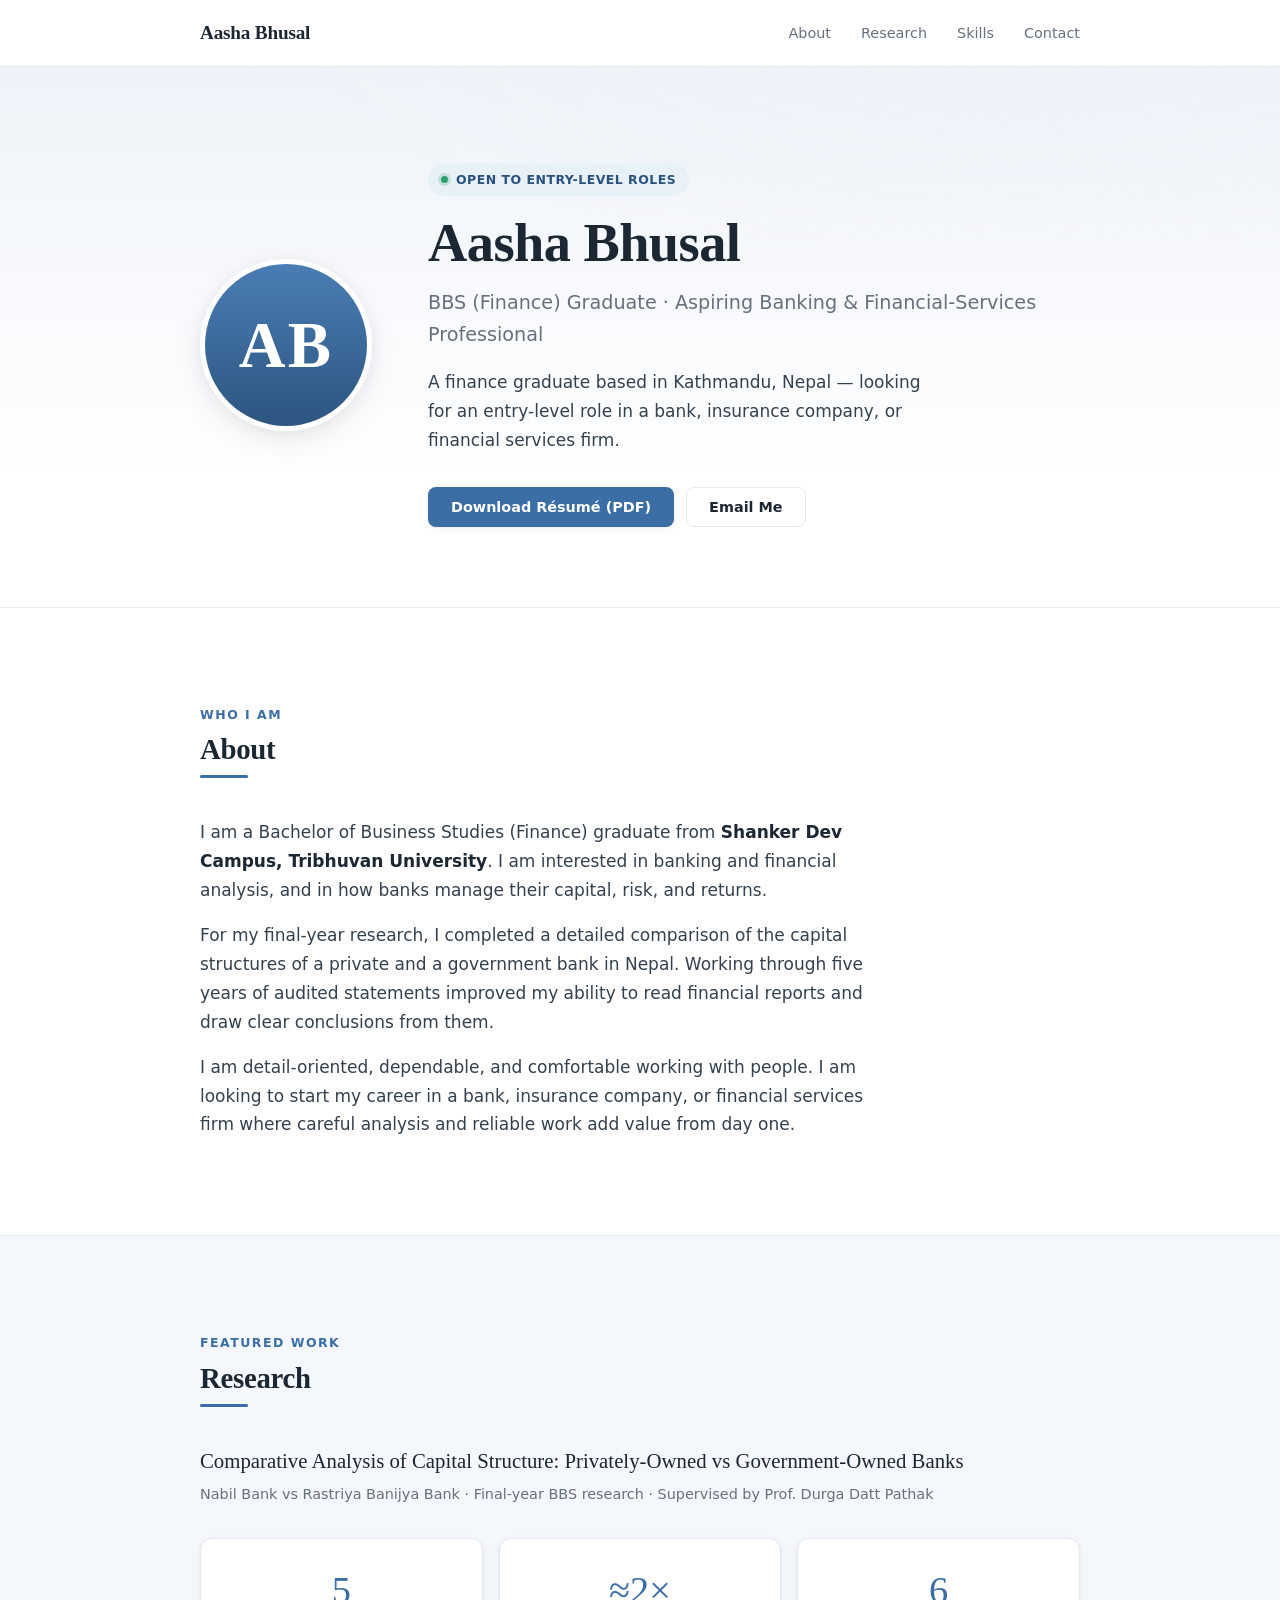
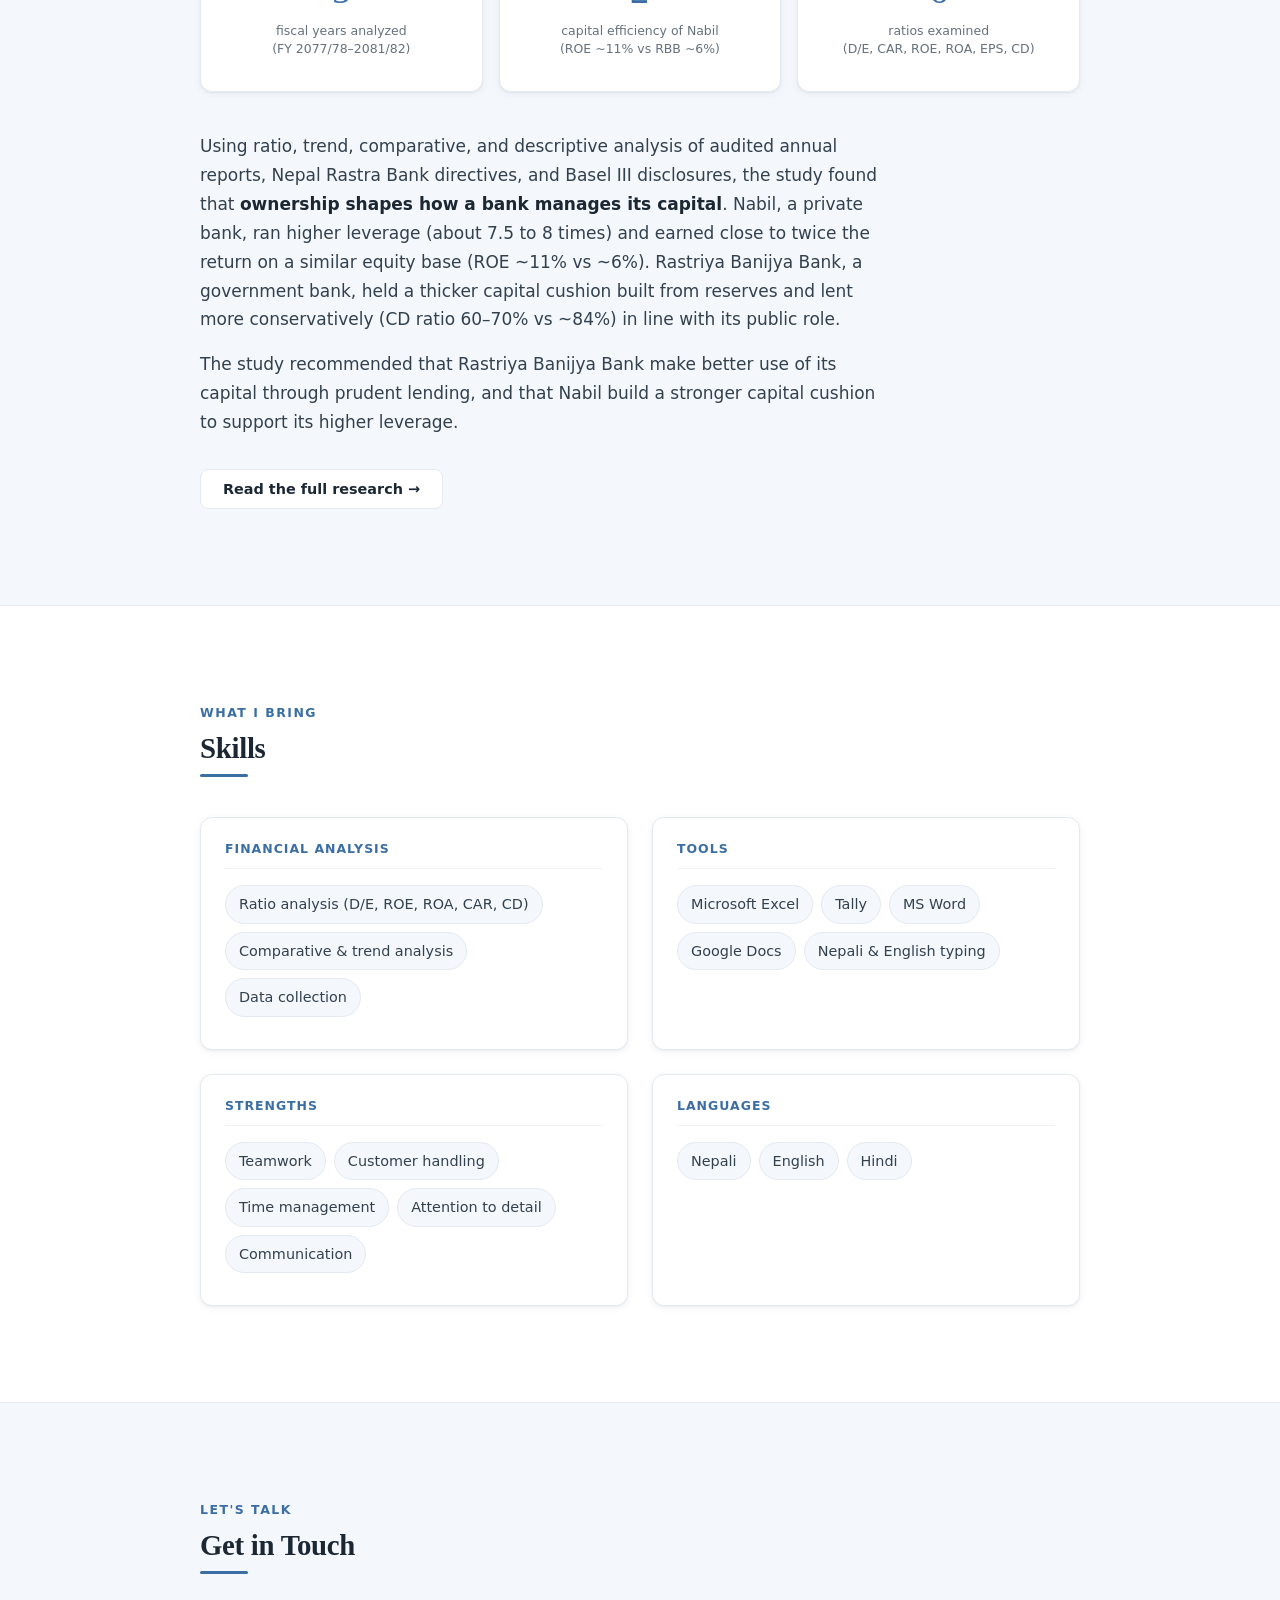
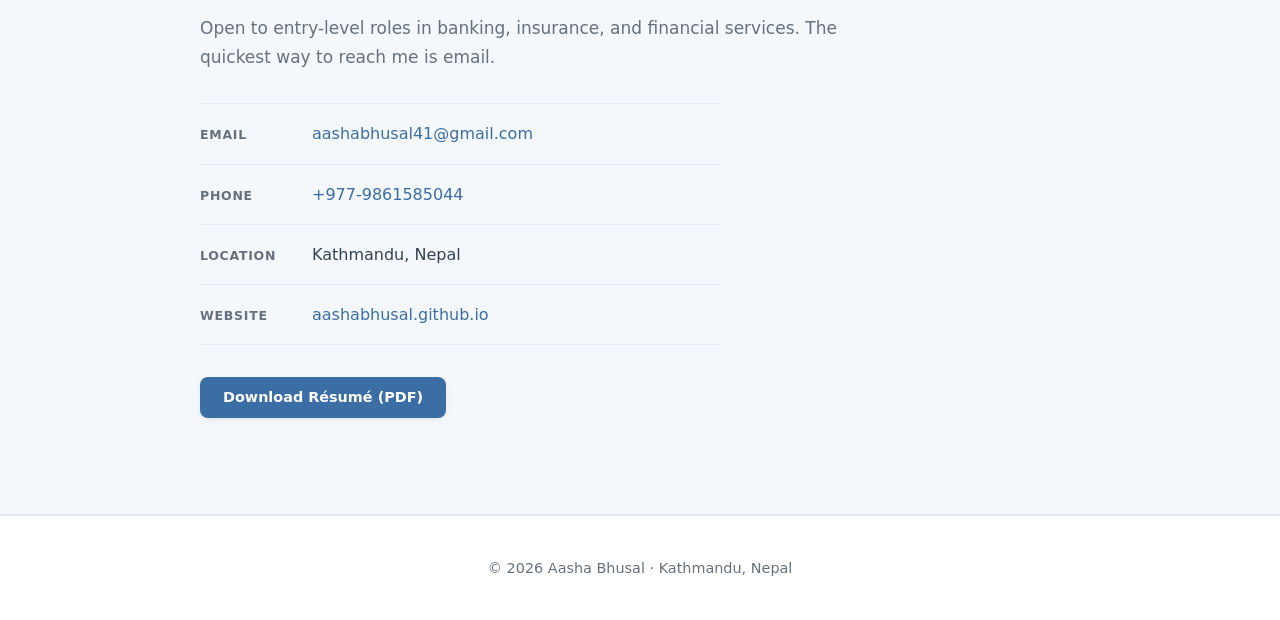
==== commit 1aa9fb75: "updated resume" ====
--- a/index.html
+++ b/index.html
@@ -187,6 +187,7 @@
         <li><span>Email</span><a href="mailto:aashabhusal41@gmail.com">aashabhusal41@gmail.com</a></li>
         <li><span>Phone</span><a href="tel:+9779861585044">+977-9861585044</a></li>
         <li><span>Location</span><span>Kathmandu, Nepal</span></li>
+        <li><span>Website</span><a href="https://aashabhusal.github.io/">aashabhusal.github.io</a></li>
         <!-- Add LinkedIn / GitHub here once the accounts exist, e.g.:
         <li><span>LinkedIn</span><a href="https://linkedin.com/in/USERNAME">linkedin.com/in/USERNAME</a></li>
         -->
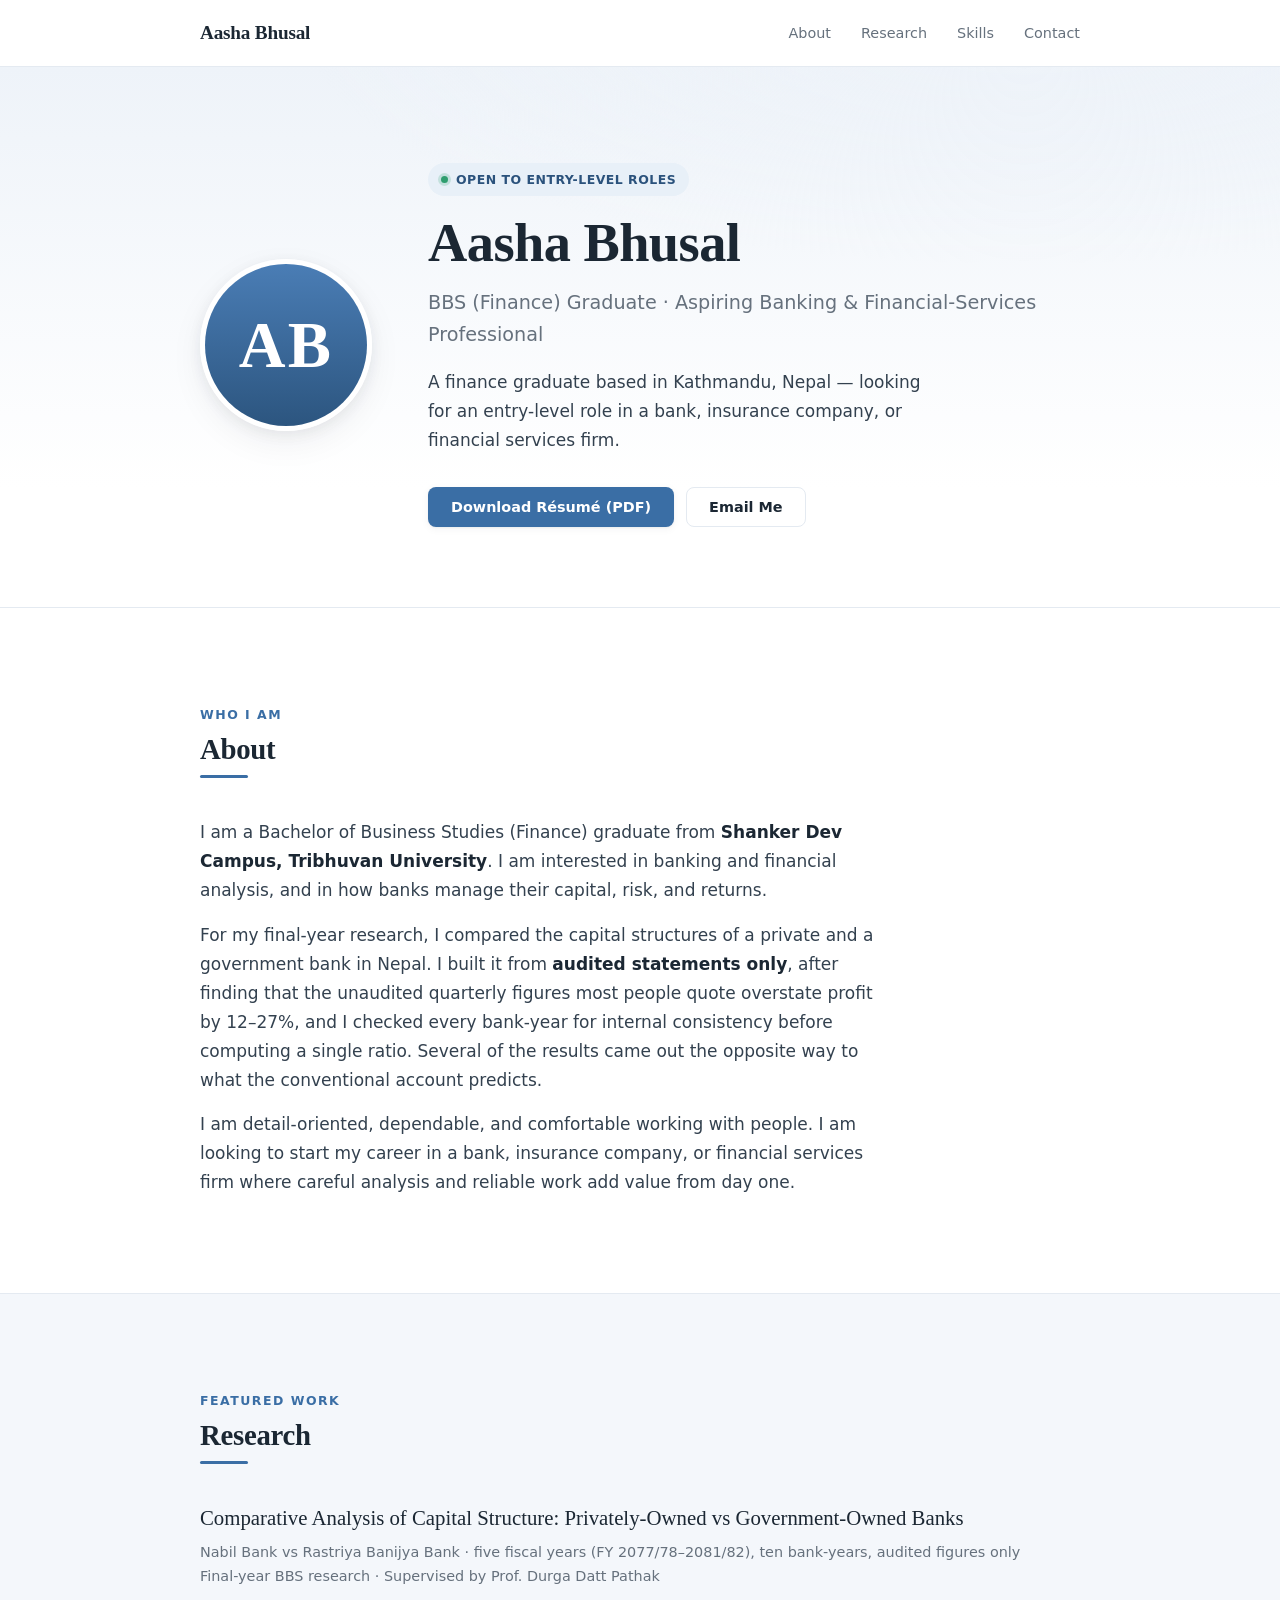
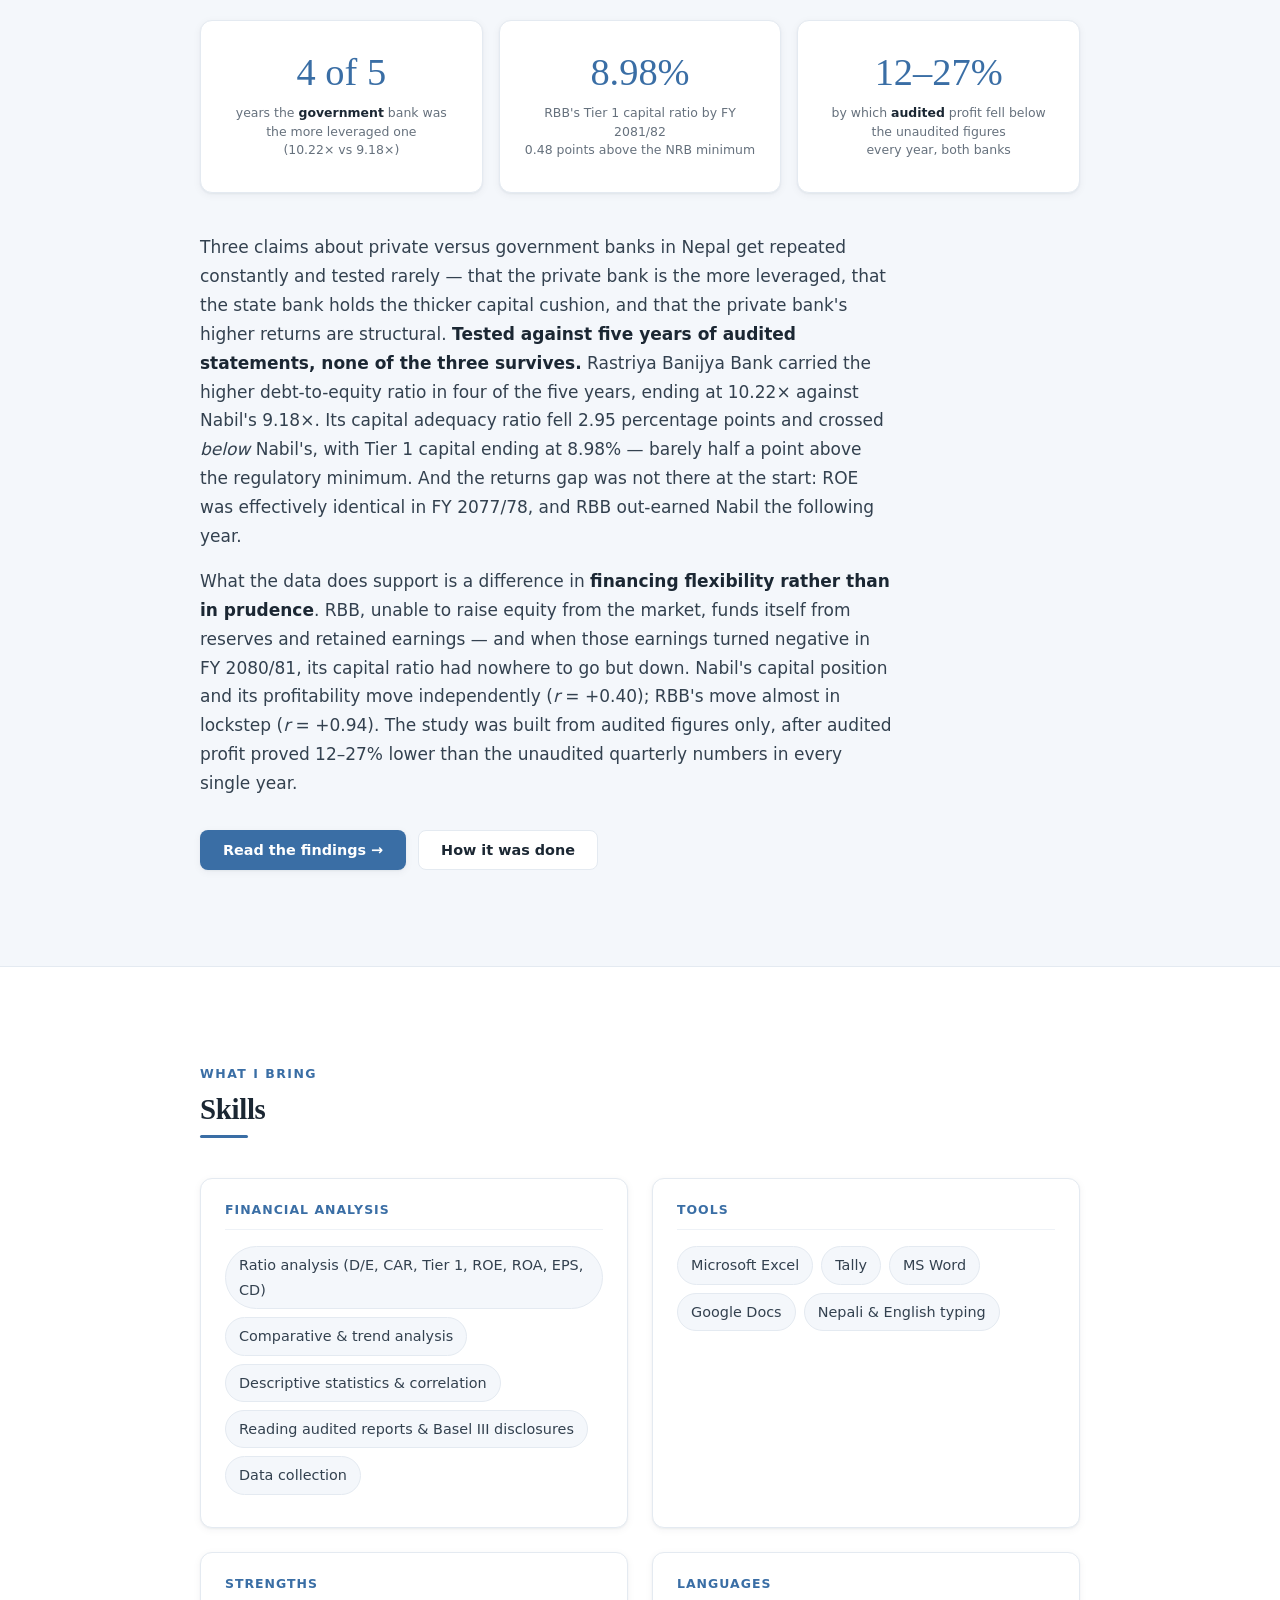
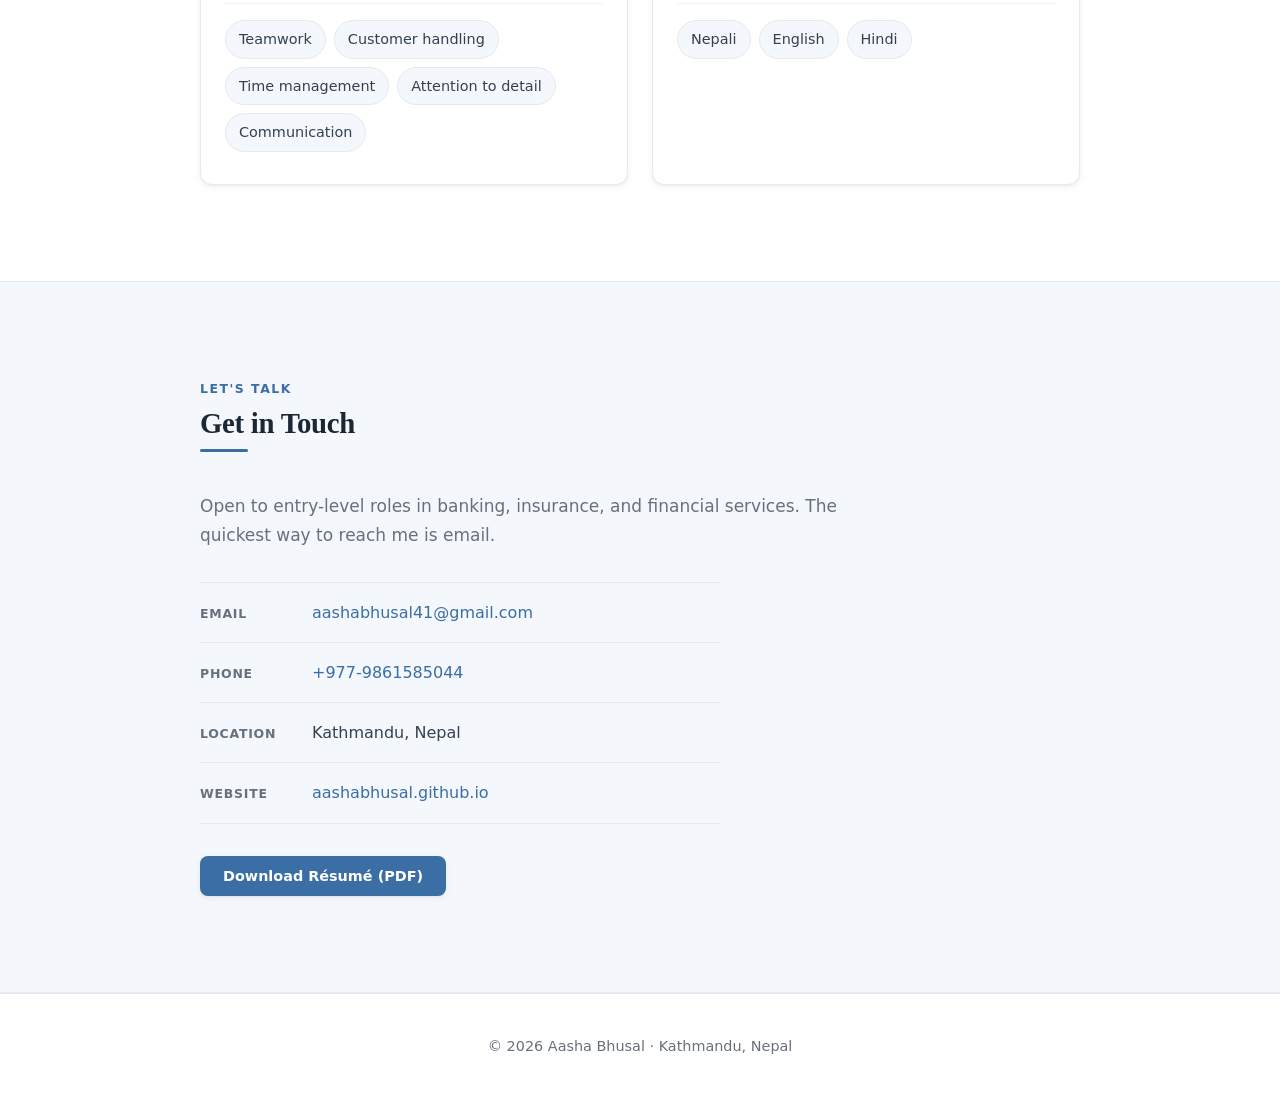
==== commit 3e855332: "updated research with new findings, charts and methods page" ====
--- a/index.html
+++ b/index.html
@@ -7,11 +7,13 @@
   <meta name="description" content="Aasha Bhusal. BBS (Finance) graduate from Tribhuvan University. Aspiring banking and financial services professional based in Kathmandu, Nepal.">
   <meta property="og:type" content="website">
   <meta property="og:title" content="Aasha Bhusal | BBS (Finance) Graduate">
-  <meta property="og:description" content="Finance graduate based in Kathmandu, Nepal. Featured research: a five-year comparative study of bank capital structures (Nabil vs Rastriya Banijya Bank).">
+  <meta property="og:description" content="Finance graduate based in Kathmandu, Nepal. Featured research: five years of audited data on Nabil Bank and Rastriya Banijya Bank, in which the government bank turns out to be the more leveraged one.">
   <link rel="icon" href="data:image/svg+xml,<svg xmlns='http://www.w3.org/2000/svg' viewBox='0 0 100 100'><text y='.9em' font-size='90'>📊</text></svg>">
   <link rel="stylesheet" href="style.css">
 </head>
 <body>
+
+  <a class="visually-hidden skip-link" href="#about">Skip to content</a>
 
   <!-- ============ NAV ============ -->
   <header class="nav">
@@ -62,9 +64,11 @@
           financial analysis, and in how banks manage their capital, risk, and returns.
         </p>
         <p>
-          For my final-year research, I completed a detailed comparison of the capital structures of a
-          private and a government bank in Nepal. Working through five years of audited statements
-          improved my ability to read financial reports and draw clear conclusions from them.
+          For my final-year research, I compared the capital structures of a private and a government bank
+          in Nepal. I built it from <strong>audited statements only</strong>, after finding that the
+          unaudited quarterly figures most people quote overstate profit by 12–27%, and I checked every
+          bank-year for internal consistency before computing a single ratio. Several of the results came
+          out the opposite way to what the conventional account predicts.
         </p>
         <p>
           I am detail-oriented, dependable, and comfortable working with people. I am looking to start my
@@ -86,43 +90,52 @@
         Comparative Analysis of Capital Structure: Privately-Owned vs Government-Owned Banks
       </p>
       <p class="research__sub">
-        Nabil Bank vs Rastriya Banijya Bank · Final-year BBS research · Supervised by Prof. Durga Datt Pathak
+        Nabil Bank vs Rastriya Banijya Bank · five fiscal years (FY 2077/78–2081/82), ten bank-years,
+        audited figures only<br>
+        Final-year BBS research · Supervised by Prof. Durga Datt Pathak
       </p>
 
       <div class="stats">
         <div class="stat">
-          <span class="stat__num">5</span>
-          <span class="stat__label">fiscal years analyzed<br>(FY 2077/78–2081/82)</span>
+          <span class="stat__num">4 of 5</span>
+          <span class="stat__label">years the <strong>government</strong> bank was the more leveraged one<br>(10.22× vs 9.18×)</span>
         </div>
         <div class="stat">
-          <span class="stat__num">≈2×</span>
-          <span class="stat__label">capital efficiency of Nabil<br>(ROE ~11% vs RBB ~6%)</span>
+          <span class="stat__num">8.98%</span>
+          <span class="stat__label">RBB's Tier 1 capital ratio by FY 2081/82<br>0.48 points above the NRB minimum</span>
         </div>
         <div class="stat">
-          <span class="stat__num">6</span>
-          <span class="stat__label">ratios examined<br>(D/E, CAR, ROE, ROA, EPS, CD)</span>
+          <span class="stat__num">12–27%</span>
+          <span class="stat__label">by which <strong>audited</strong> profit fell below the unaudited figures<br>every year, both banks</span>
         </div>
       </div>
 
       <div class="prose">
         <p>
-          Using ratio, trend, comparative, and descriptive analysis of audited annual reports, Nepal
-          Rastra Bank directives, and Basel III disclosures, the study found that
-          <strong>ownership shapes how a bank manages its capital</strong>. Nabil, a private bank, ran
-          higher leverage (about 7.5 to 8 times) and earned close to twice the return on a similar
-          equity base (ROE ~11% vs ~6%). Rastriya Banijya Bank, a government bank, held a thicker capital
-          cushion built from reserves and lent more conservatively (CD ratio 60–70% vs ~84%) in line with
-          its public role.
-        </p>
-        <p>
-          The study recommended that Rastriya Banijya Bank make better use of its capital through
-          prudent lending, and that Nabil build a stronger capital cushion to support its higher
-          leverage.
+          Three claims about private versus government banks in Nepal get repeated constantly and tested
+          rarely — that the private bank is the more leveraged, that the state bank holds the thicker
+          capital cushion, and that the private bank's higher returns are structural.
+          <strong>Tested against five years of audited statements, none of the three survives.</strong>
+          Rastriya Banijya Bank carried the higher debt-to-equity ratio in four of the five years, ending
+          at 10.22× against Nabil's 9.18×. Its capital adequacy ratio fell 2.95 percentage points and
+          crossed <em>below</em> Nabil's, with Tier 1 capital ending at 8.98% — barely half a point above
+          the regulatory minimum. And the returns gap was not there at the start: ROE was effectively
+          identical in FY 2077/78, and RBB out-earned Nabil the following year.
+        </p>
+        <p>
+          What the data does support is a difference in <strong>financing flexibility rather than in
+          prudence</strong>. RBB, unable to raise equity from the market, funds itself from reserves and
+          retained earnings — and when those earnings turned negative in FY 2080/81, its capital ratio had
+          nowhere to go but down. Nabil's capital position and its profitability move independently
+          (<i>r</i> = +0.40); RBB's move almost in lockstep (<i>r</i> = +0.94). The study was built from
+          audited figures only, after audited profit proved 12–27% lower than the unaudited quarterly
+          numbers in every single year.
         </p>
       </div>
 
       <p class="research__more">
-        <a class="btn btn--ghost" href="research.html">Read the full research →</a>
+        <a class="btn btn--primary" href="research.html">Read the findings →</a>
+        <a class="btn btn--ghost" href="methods.html">How it was done</a>
       </p>
     </div>
   </section>
@@ -138,8 +151,10 @@
         <div class="skills__group">
           <h3>Financial Analysis</h3>
           <ul class="chips">
-            <li>Ratio analysis (D/E, ROE, ROA, CAR, CD)</li>
+            <li>Ratio analysis (D/E, CAR, Tier&nbsp;1, ROE, ROA, EPS, CD)</li>
             <li>Comparative &amp; trend analysis</li>
+            <li>Descriptive statistics &amp; correlation</li>
+            <li>Reading audited reports &amp; Basel III disclosures</li>
             <li>Data collection</li>
           </ul>
         </div>
--- a/style.css
+++ b/style.css
@@ -239,13 +239,16 @@
 .report__meta { color: var(--muted); font-size: var(--fs-sm); line-height: 1.9; }
 .report__meta strong { color: var(--ink); font-weight: 600; }
 
-.report-section { padding: var(--s-8) 0; border-top: 1px solid var(--line); max-width: 720px; }
+/* Full-width box so the divider spans the container; the prose inside is capped
+   to a readable measure by the grid in section 12, and .bleed children opt out. */
+.report-section { padding: var(--s-8) 0; border-top: 1px solid var(--line); }
 .report-section:first-of-type { border-top: none; }
 .report-section h2 { font-size: var(--fs-h2); margin-bottom: var(--s-4); }
 .report-section h3 { font-size: var(--fs-h3); margin: var(--s-6) 0 var(--s-3); color: var(--ink); }
 .report-section p { color: var(--body); margin-bottom: var(--s-4); }
 .report-section p:last-child { margin-bottom: 0; }
-.report-section ul { margin: 0 0 var(--s-4) var(--s-5); }
+.report-section ul,
+.report-section ol { margin: 0 0 var(--s-4) var(--s-5); }
 .report-section li { margin-bottom: var(--s-2); }
 
 /* comparison table */
@@ -266,7 +269,136 @@
 .limitations { color: var(--muted); font-size: var(--fs-sm); }
 
 /* ============================================================
-   12. RESPONSIVE
+   12. FIGURES, WIDE BLOCKS, YEAR TABLES  (research + methods pages)
+   ============================================================ */
+
+/* Bank series colours, sampled from the chart PNGs so page and figures agree.
+   The raw hues are for swatches and rules only — on white they measure
+   4.4:1 and 3.2:1, so anything textual uses the darker -ink variants. */
+:root {
+  --nabil:     #2a78d6;
+  --rbb:       #eb6834;
+  --nabil-ink: #1b5296;
+  --rbb-ink:   #a8431a;
+}
+
+/* --- prose stays at 720px; figures and year tables run the full container ---
+   Track 1 holds the readable measure, track 2 soaks up the remaining ~160px.
+   Children sit in track 1 by default; .bleed spans both. Below ~900px the
+   second track collapses on its own, so no extra breakpoint is needed.
+   Applied to every .report-section so the section dividers all span the same
+   width — capping the box instead would make wide and narrow sections rule
+   at different lengths. */
+.report-section {
+  display: grid;
+  grid-template-columns:
+    [bleed-start prose-start] min(720px, 100%) [prose-end]
+    minmax(0, 1fr) [bleed-end];
+  scroll-margin-top: 84px;   /* anchor targets must clear the 66px sticky nav */
+}
+.report-section > *      { grid-column: prose-start / prose-end; min-width: 0; }
+.report-section > .bleed { grid-column: bleed-start / bleed-end; min-width: 0; }
+
+/* --- figures --- */
+.fig { margin: var(--s-5) 0 var(--s-6); }
+.fig img {
+  width: 100%; height: auto;
+  background: #fff;
+  border: 1px solid var(--line);
+  border-radius: var(--r-md);
+  box-shadow: var(--shadow-sm);
+}
+.fig figcaption {
+  margin-top: var(--s-3);
+  max-width: var(--measure);
+  font-size: var(--fs-xs); line-height: 1.6; color: var(--muted);
+}
+.fig figcaption b { color: var(--ink); font-weight: 700; }
+
+/* inline bank key, colour-matched to the charts */
+.k { display: inline-flex; align-items: center; gap: 6px; font-weight: 600; white-space: nowrap; }
+.k::before { content: ""; width: 10px; height: 10px; border-radius: 3px; }
+.k--nabil { color: var(--nabil-ink); } .k--nabil::before { background: var(--nabil); }
+.k--rbb   { color: var(--rbb-ink);   } .k--rbb::before   { background: var(--rbb); }
+
+/* --- many-column year tables ---
+   Horizontal scroll is deliberate: reading a five-year series across is the
+   whole point, so these must not be card-stacked on mobile. The sticky first
+   column keeps the row label in view while scrolling. */
+.data-table caption {
+  caption-side: top; text-align: left;
+  padding: 12px 18px;
+  background: var(--bg-alt); border-bottom: 1px solid var(--line);
+  font-size: var(--fs-xs); font-weight: 700; letter-spacing: .05em;
+  text-transform: uppercase; color: var(--muted);
+}
+.data-table--years { min-width: 660px; font-variant-numeric: tabular-nums; }
+.data-table--years th,
+.data-table--years td { padding: 11px 15px; white-space: nowrap; }
+.data-table--years td,
+.data-table--years thead th + th { text-align: right; }
+/* non-numeric columns opt back out of the right-alignment, e.g. a "Bank" column */
+.data-table--years thead th.th-label,
+.data-table--years td.td-label { text-align: left; }
+.data-table--years thead th:first-child { position: sticky; left: 0; z-index: 2; background: var(--bg-alt); }
+.data-table--years tbody th:first-child { position: sticky; left: 0; z-index: 1; background: var(--bg); }
+.data-table--years tbody tr:hover th:first-child { background: var(--bg-tint); }
+.data-table--years tbody th[rowspan] { vertical-align: top; }
+.data-table--years tr.is-groupstart > * { border-top: 1px solid var(--line); }
+
+/* cell + row states */
+.data-table .n-nabil { color: var(--nabil-ink); }
+.data-table .n-rbb   { color: var(--rbb-ink); }
+.data-table .is-low  { color: var(--rbb-ink); font-weight: 700; }
+.data-table .is-key  { color: var(--ink); font-weight: 700; }
+.data-table tr.is-ref > *     { color: var(--muted); font-style: italic; font-weight: 400; }
+.data-table td.is-blank::after { content: "\2014"; color: var(--line); }
+
+.table-note {
+  font-size: var(--fs-xs); color: var(--muted);
+  margin: calc(-1 * var(--s-3)) 0 var(--s-5);
+}
+.table-note--hint { display: none; }
+@media (max-width: 760px) { .table-note--hint { display: block; } }
+
+/* --- table of contents --- */
+.toc {
+  max-width: 720px; margin: var(--s-7) 0 0;
+  padding: var(--s-5) var(--s-6);
+  background: var(--bg-alt); border: 1px solid var(--line); border-radius: var(--r-md);
+}
+.toc h2 {
+  font-family: var(--sans); font-size: var(--fs-xs); font-weight: 700;
+  letter-spacing: .1em; text-transform: uppercase; color: var(--accent);
+  margin-bottom: var(--s-3);
+}
+.toc ol { margin: 0 0 0 var(--s-5); columns: 2; column-gap: var(--s-7); }
+.toc li { margin-bottom: var(--s-2); font-size: var(--fs-sm); break-inside: avoid; }
+
+/* --- findings / methods pill switcher --- */
+.report-nav { display: flex; gap: var(--s-2); flex-wrap: wrap; margin-top: var(--s-5); }
+.report-nav a {
+  font-size: var(--fs-sm); font-weight: 600; color: var(--muted);
+  padding: 7px 16px; border: 1px solid var(--line); border-radius: var(--r-pill);
+  background: #fff; transition: color .15s ease, border-color .15s ease;
+}
+.report-nav a:hover { color: var(--accent); border-color: var(--accent); }
+.report-nav a[aria-current="page"] { background: var(--accent); border-color: var(--accent); color: #fff; }
+
+/* --- utility --- */
+.visually-hidden {
+  position: absolute; width: 1px; height: 1px; overflow: hidden;
+  clip: rect(0 0 0 0); clip-path: inset(50%); white-space: nowrap;
+}
+.skip-link:focus {
+  position: fixed; top: 10px; left: 10px; z-index: 100;
+  width: auto; height: auto; clip: auto; clip-path: none;
+  padding: 10px 18px; background: #fff; border: 1px solid var(--accent);
+  border-radius: var(--r-sm); font-size: var(--fs-sm); font-weight: 600;
+}
+
+/* ============================================================
+   13. RESPONSIVE
    ============================================================ */
 @media (max-width: 760px) {
   .stats { grid-template-columns: 1fr; }
@@ -281,6 +413,8 @@
   .section__title--line::after { left: 50%; transform: translateX(-50%); }
   .contact__list li { flex-direction: column; gap: var(--s-1); }
   .contact__list li span:first-child { width: auto; }
+  .toc ol { columns: 1; }
+  .data-table--years th, .data-table--years td { padding: 9px 12px; }
 }
 @media (max-width: 400px) {
   .nav__links { gap: 14px; }
@@ -291,3 +425,13 @@
 @media (prefers-reduced-motion: reduce) {
   * { scroll-behavior: auto !important; transition: none !important; }
 }
+
+@media print {
+  .nav, .toc, .report-nav, .research__more, .back-link, .table-note--hint { display: none; }
+  .report-section { display: block; }
+  .fig, .table-wrap, .callout { break-inside: avoid; }
+  .table-wrap { overflow: visible; box-shadow: none; }
+  .data-table--years { min-width: 0; font-size: var(--fs-xs); }
+  .data-table--years thead th:first-child,
+  .data-table--years tbody th:first-child { position: static; }
+}
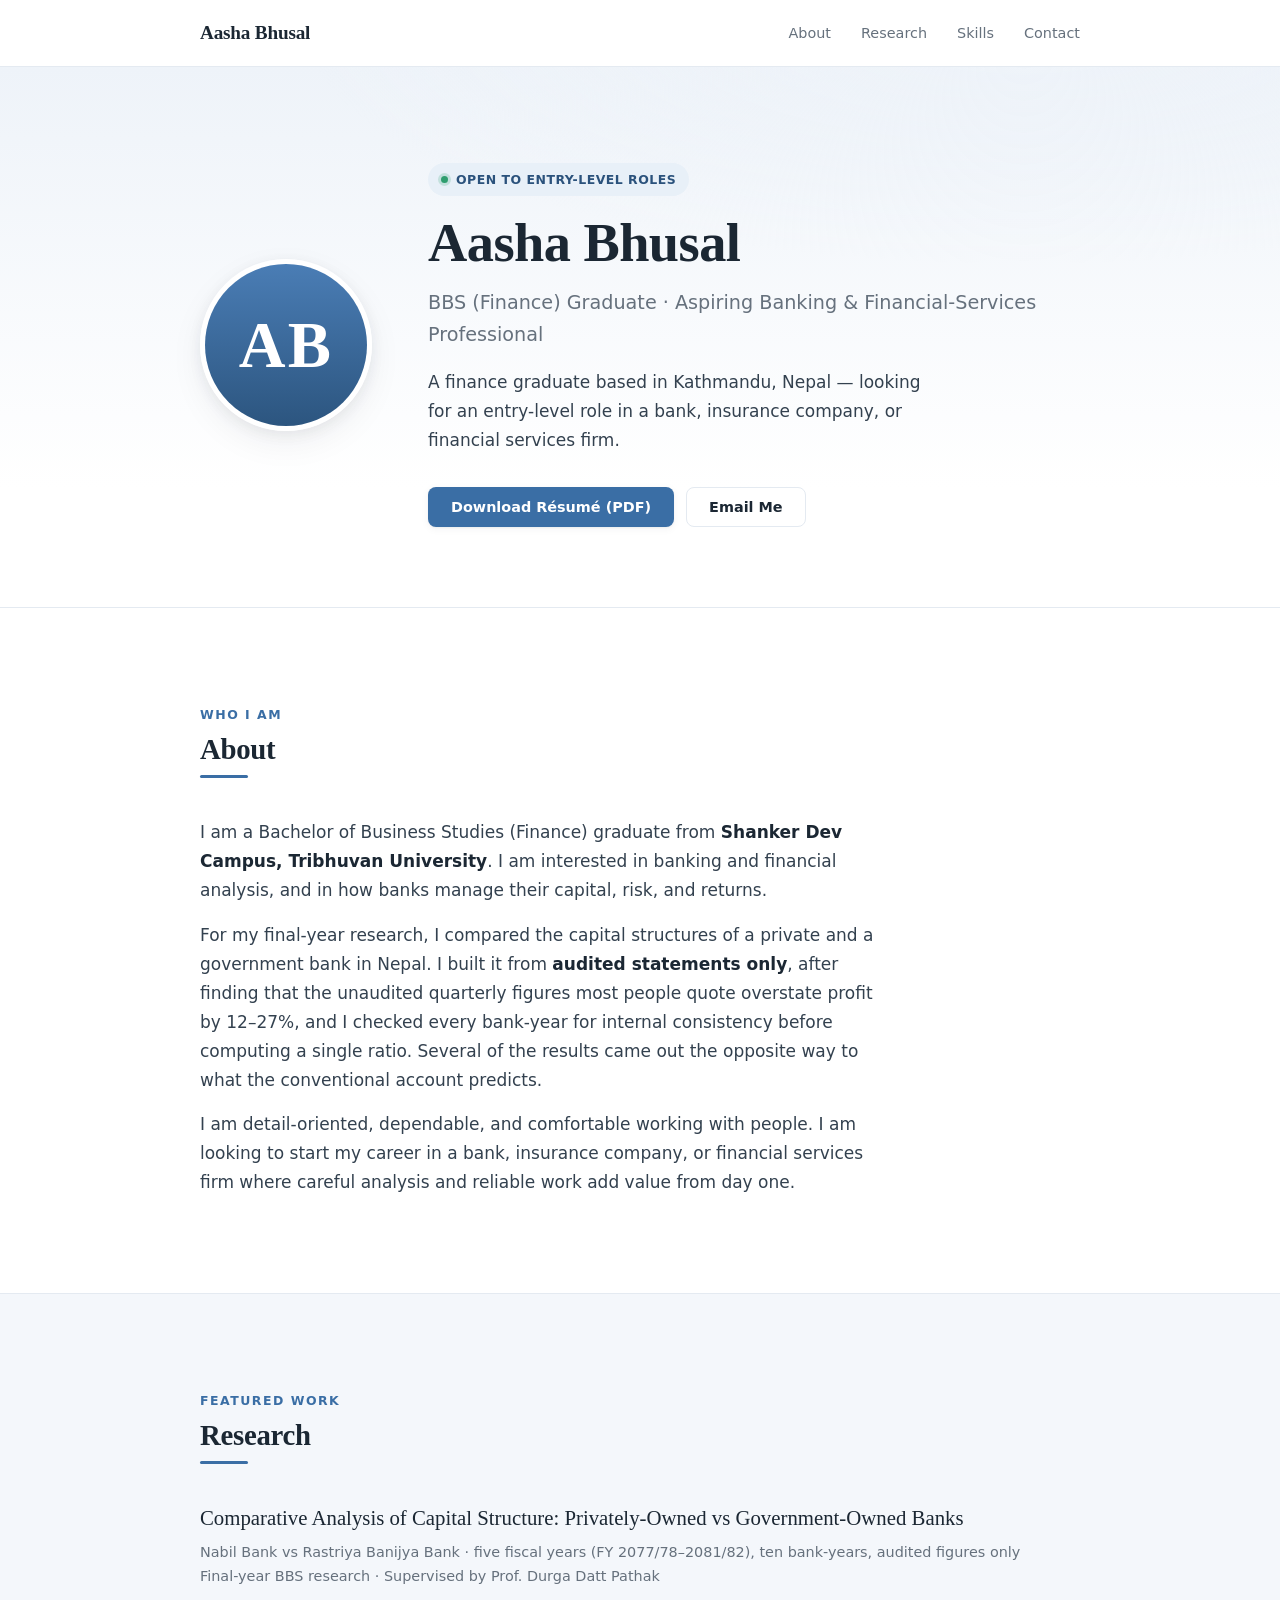
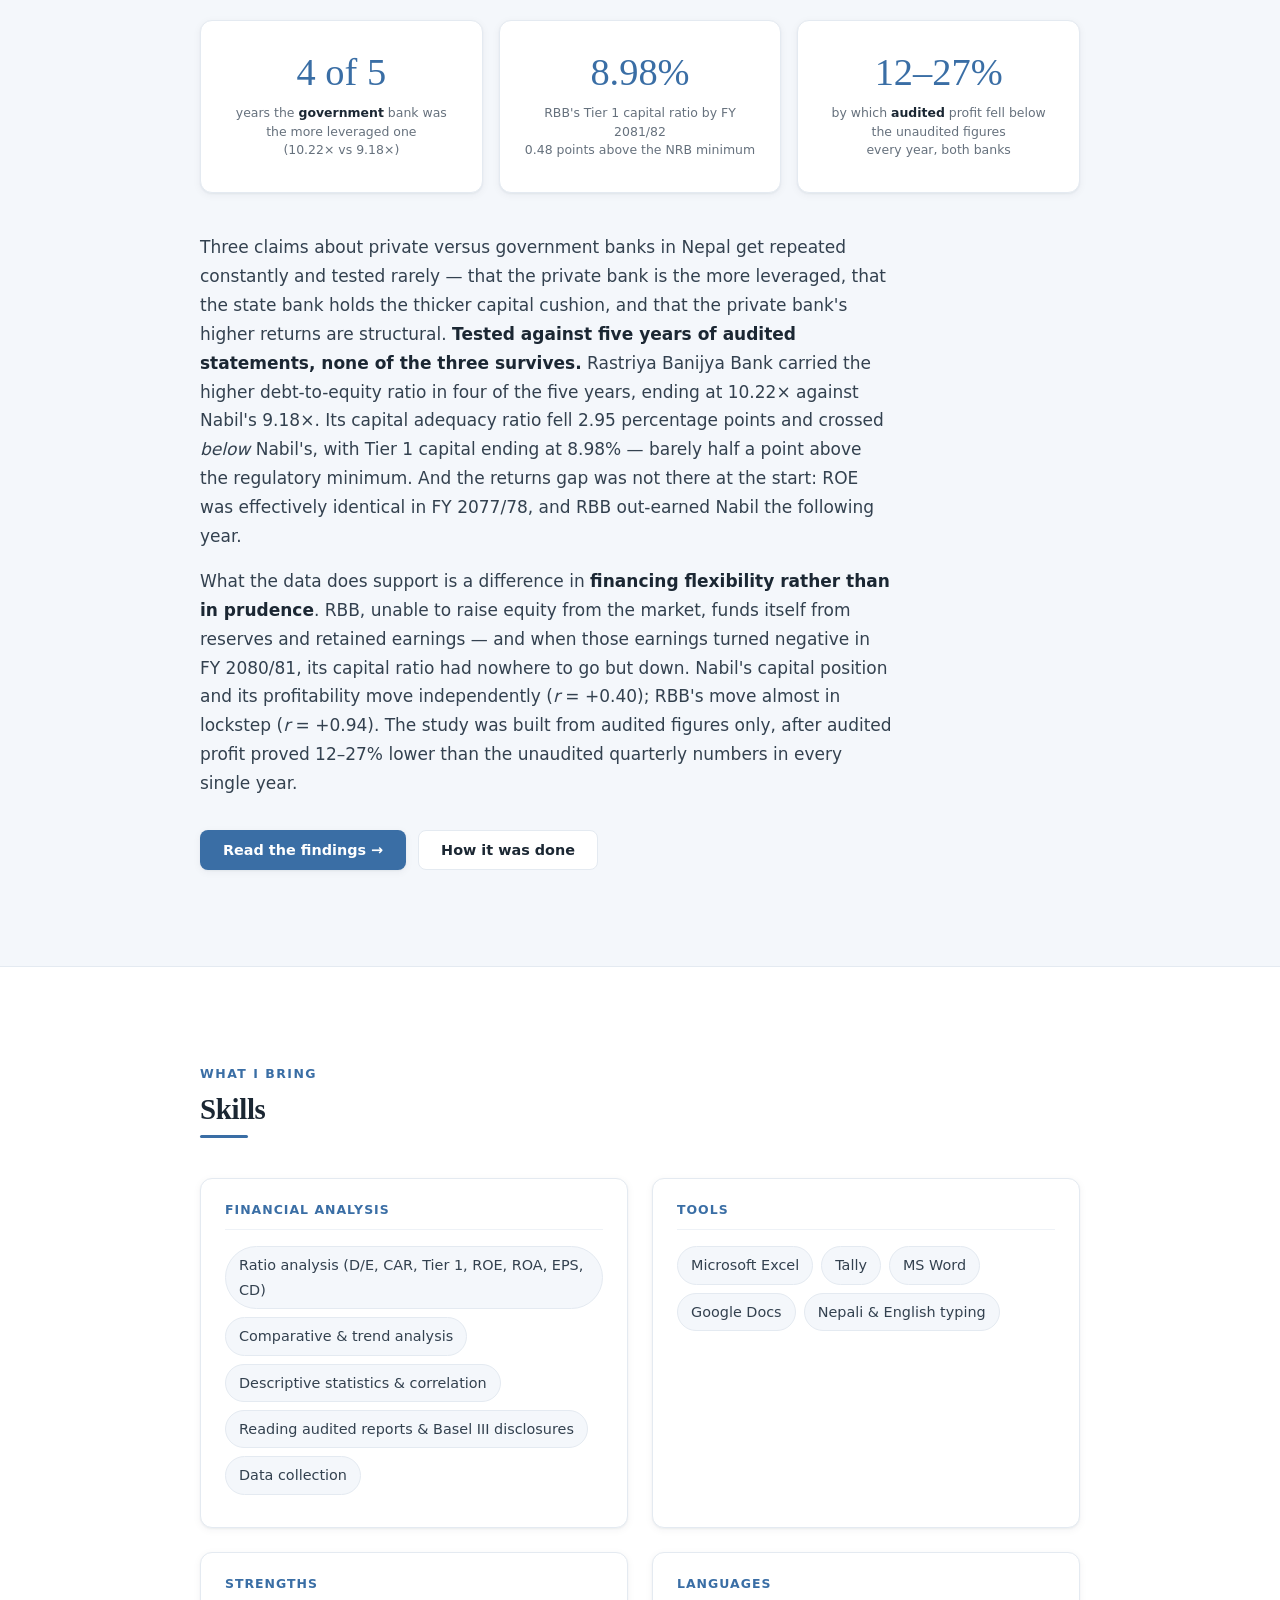
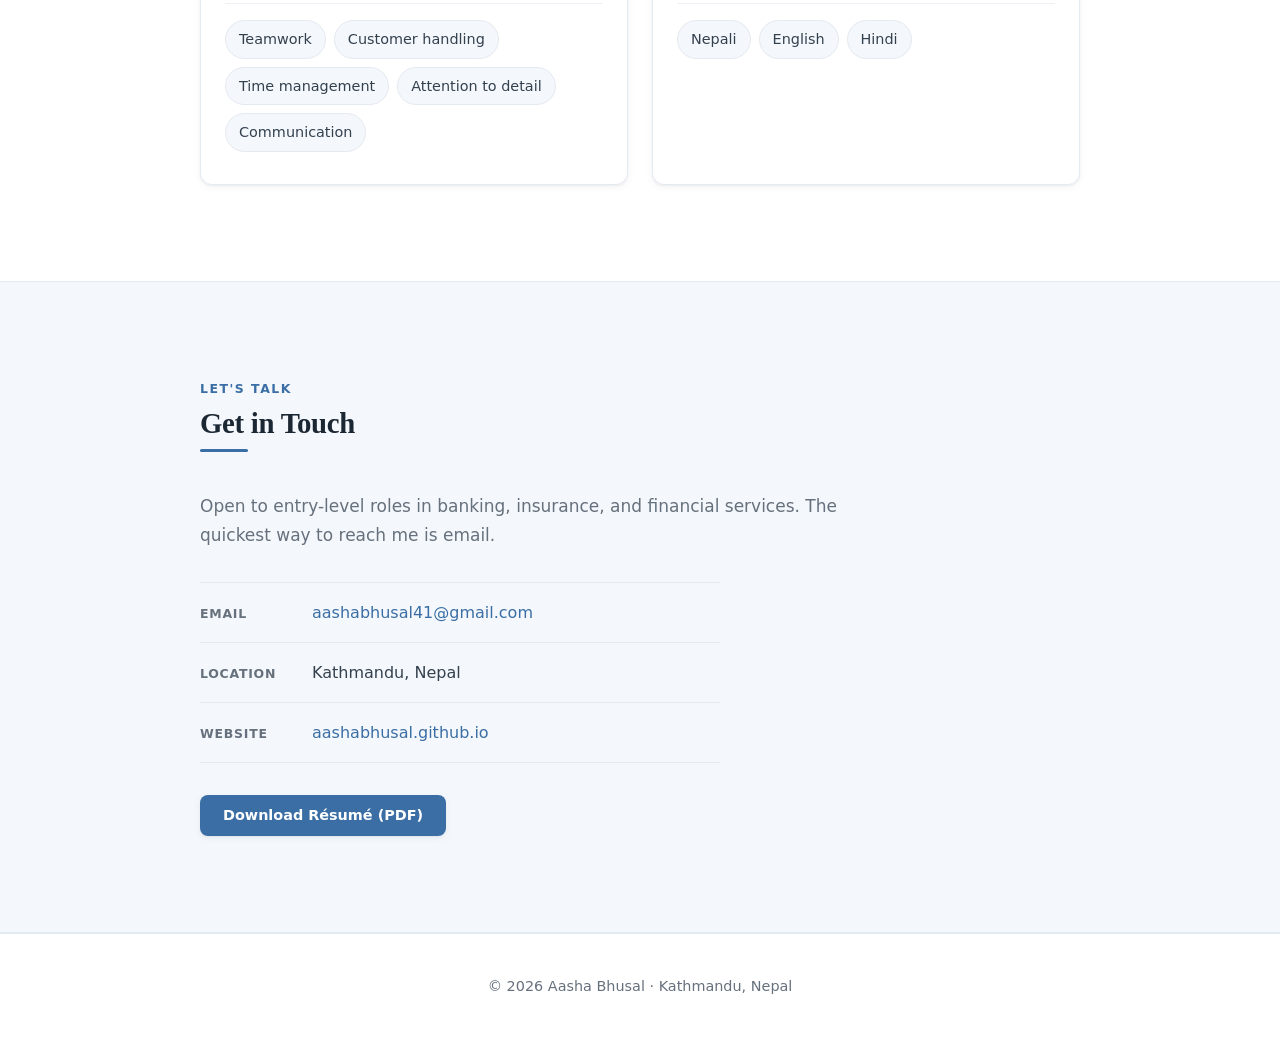
==== commit 42f655e9: "remove phone number from contact section" ====
--- a/index.html
+++ b/index.html
@@ -200,7 +200,6 @@
       <p class="contact__lead">Open to entry-level roles in banking, insurance, and financial services. The quickest way to reach me is email.</p>
       <ul class="contact__list">
         <li><span>Email</span><a href="mailto:aashabhusal41@gmail.com">aashabhusal41@gmail.com</a></li>
-        <li><span>Phone</span><a href="tel:+9779861585044">+977-9861585044</a></li>
         <li><span>Location</span><span>Kathmandu, Nepal</span></li>
         <li><span>Website</span><a href="https://aashabhusal.github.io/">aashabhusal.github.io</a></li>
         <!-- Add LinkedIn / GitHub here once the accounts exist, e.g.:
